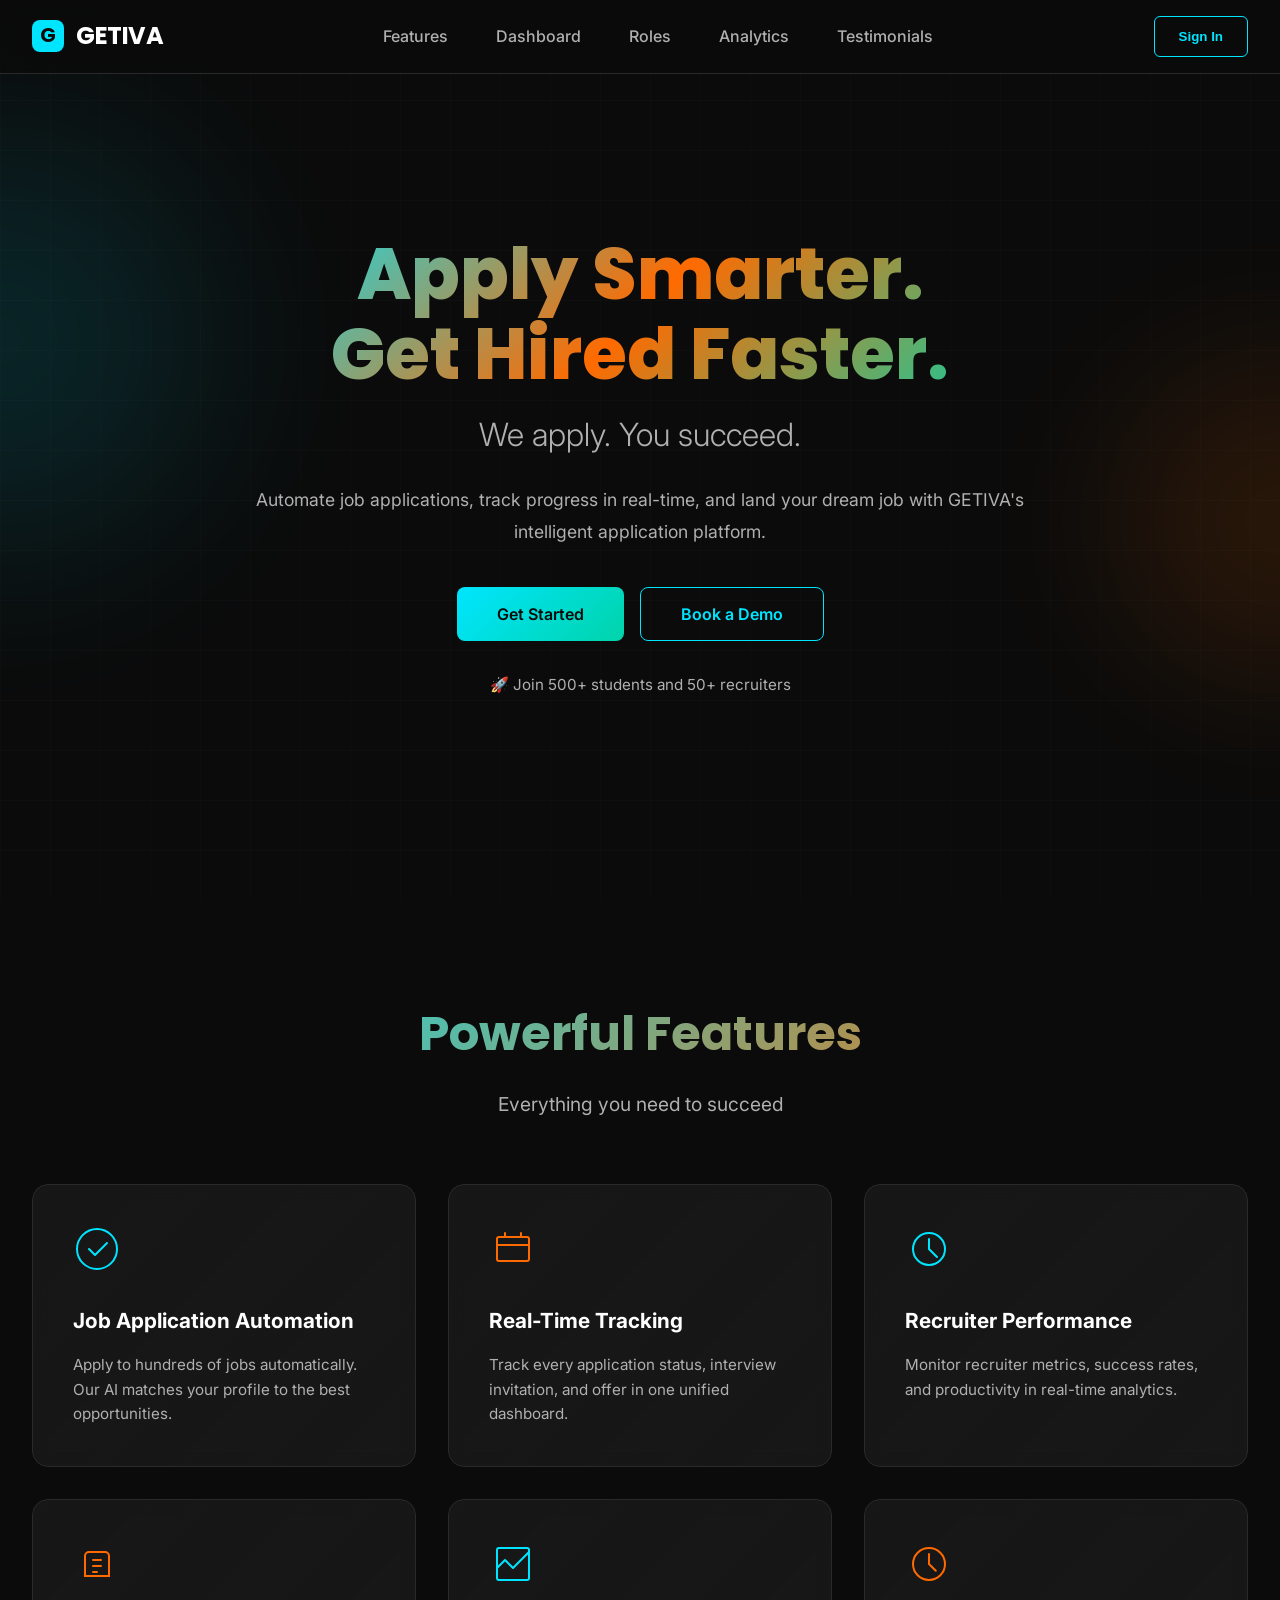
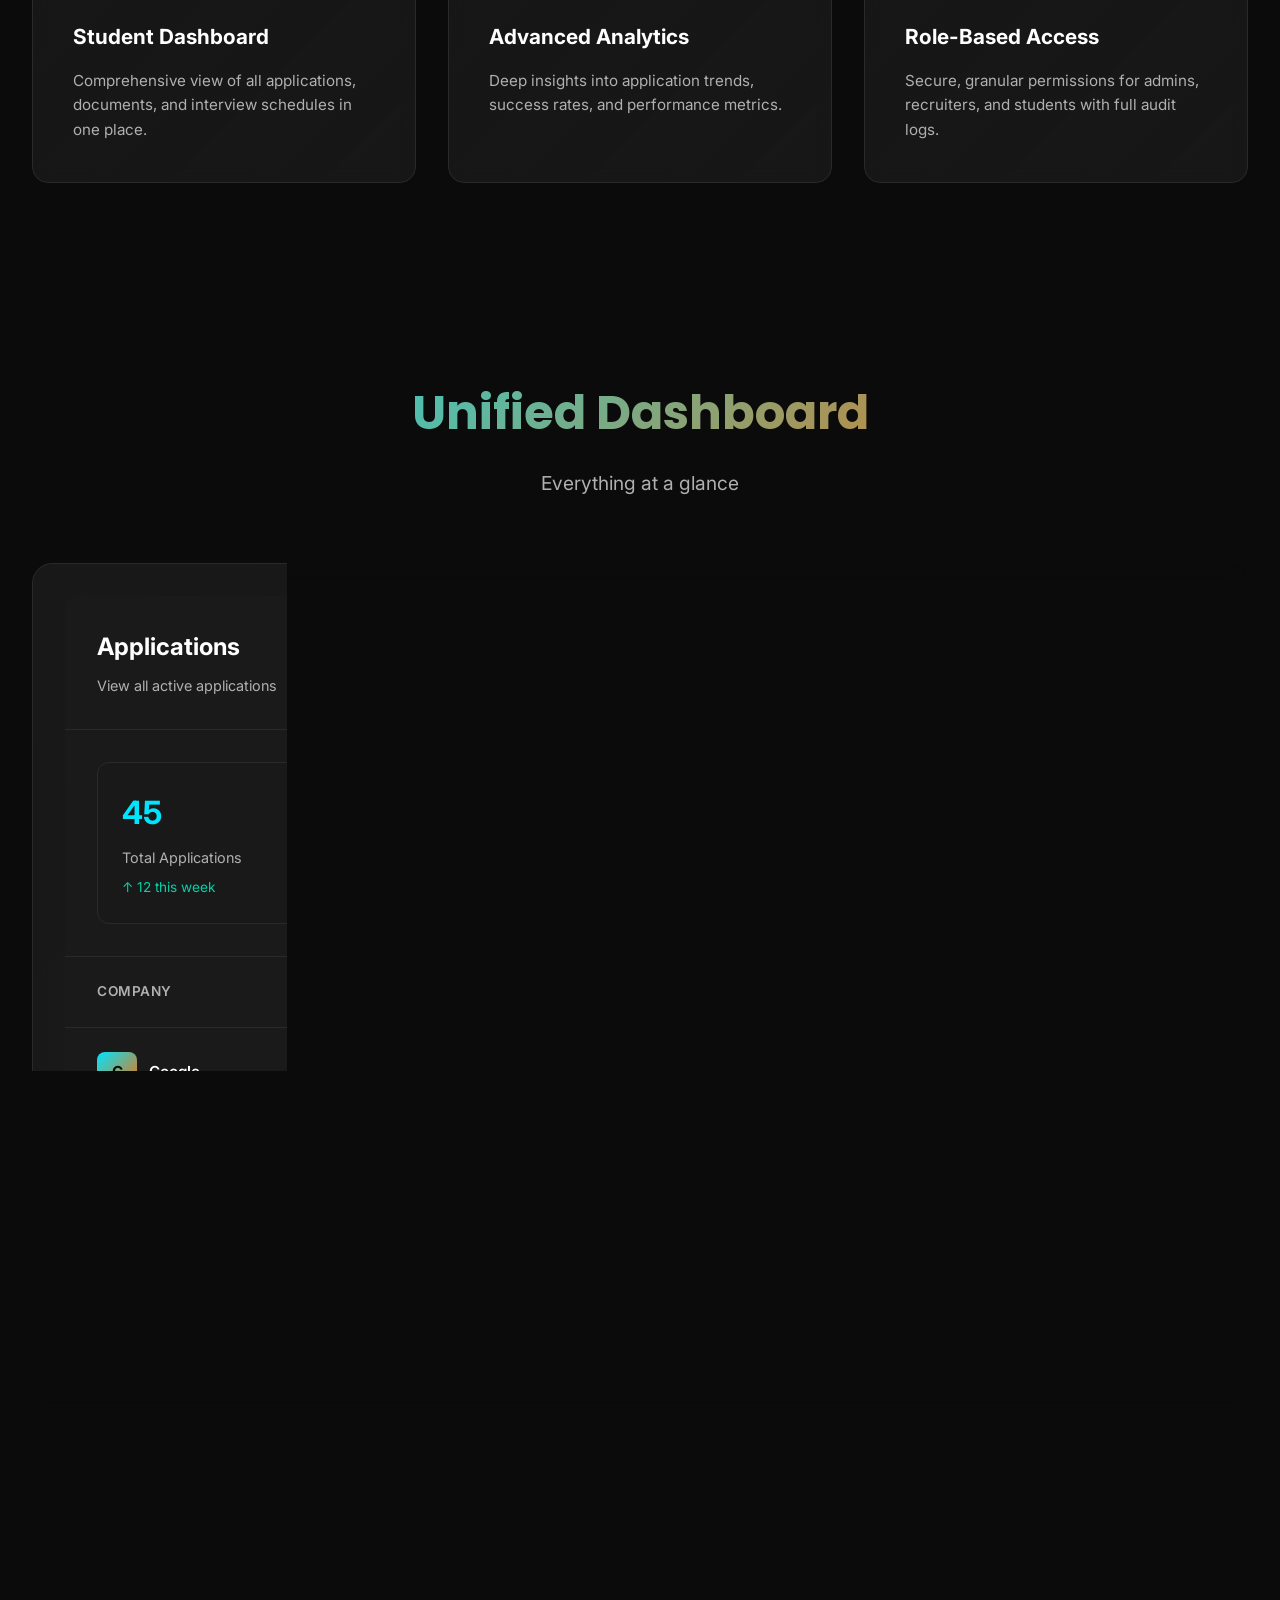
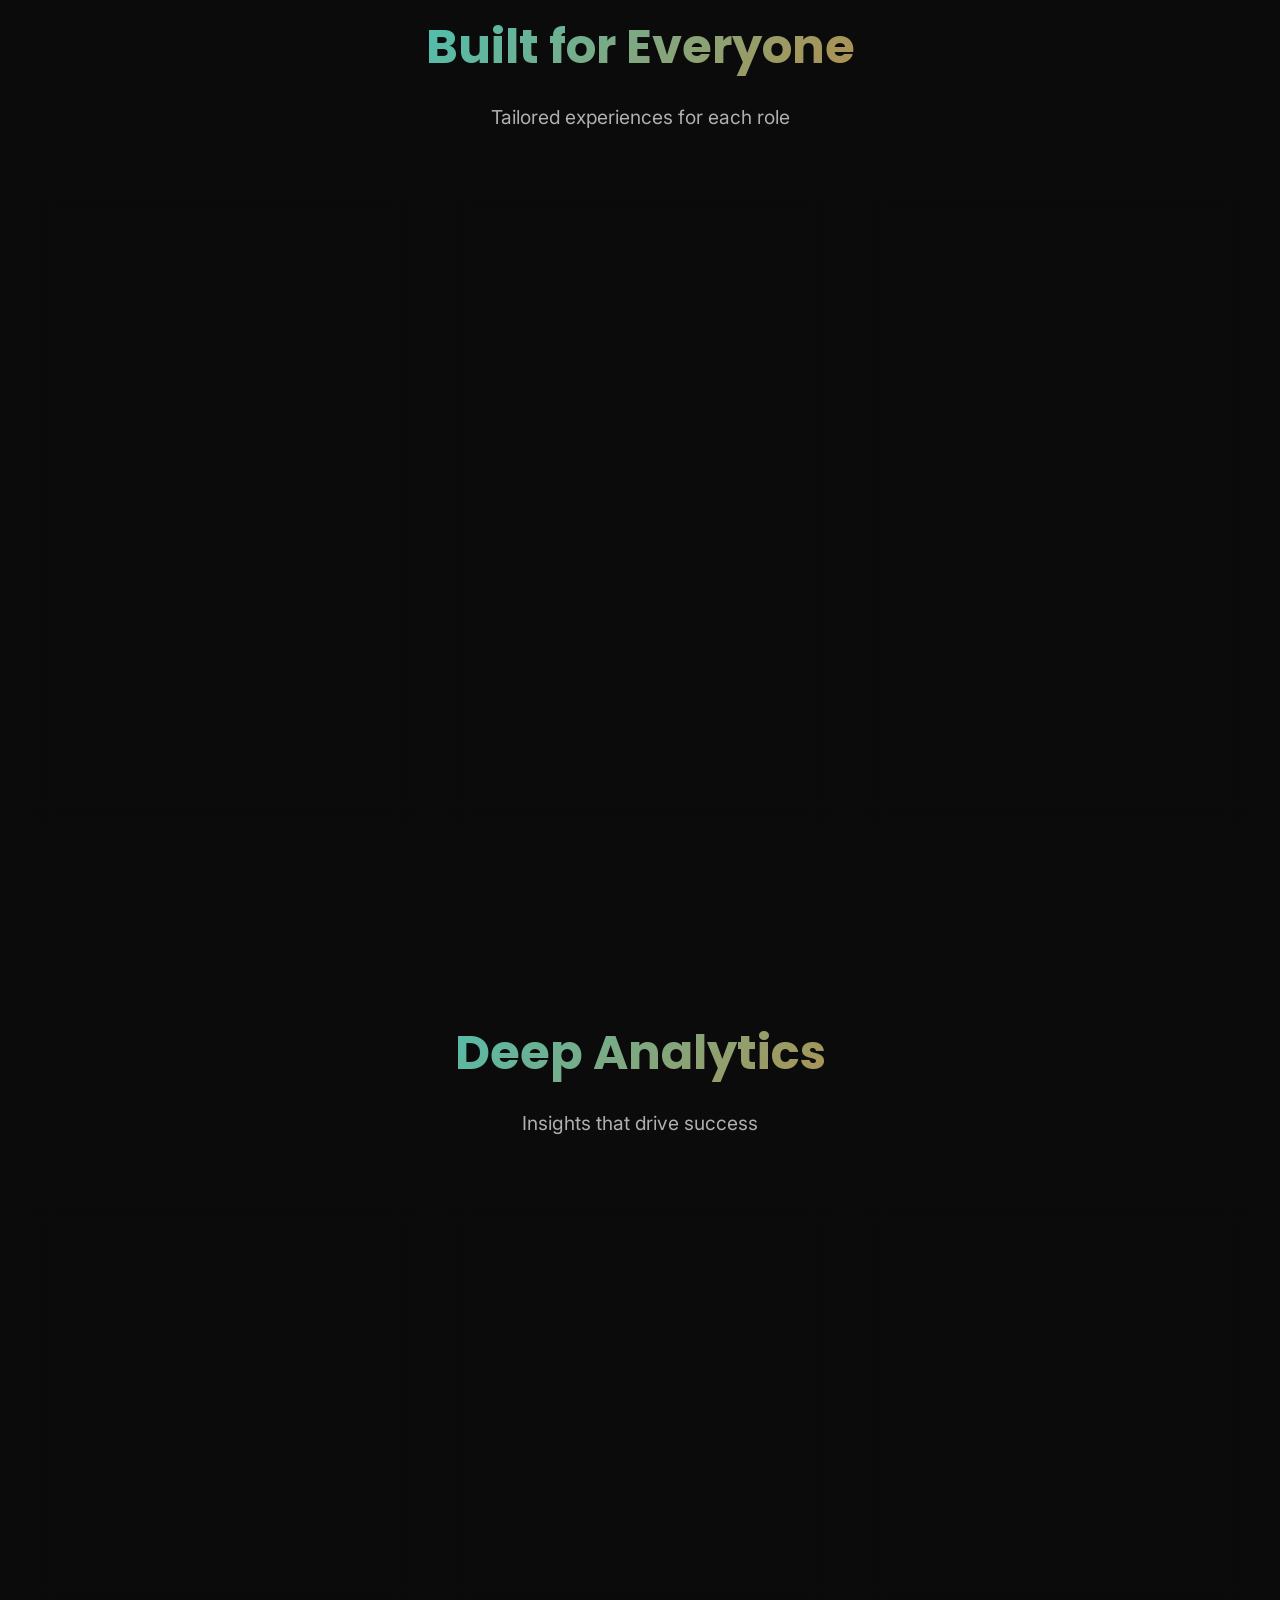
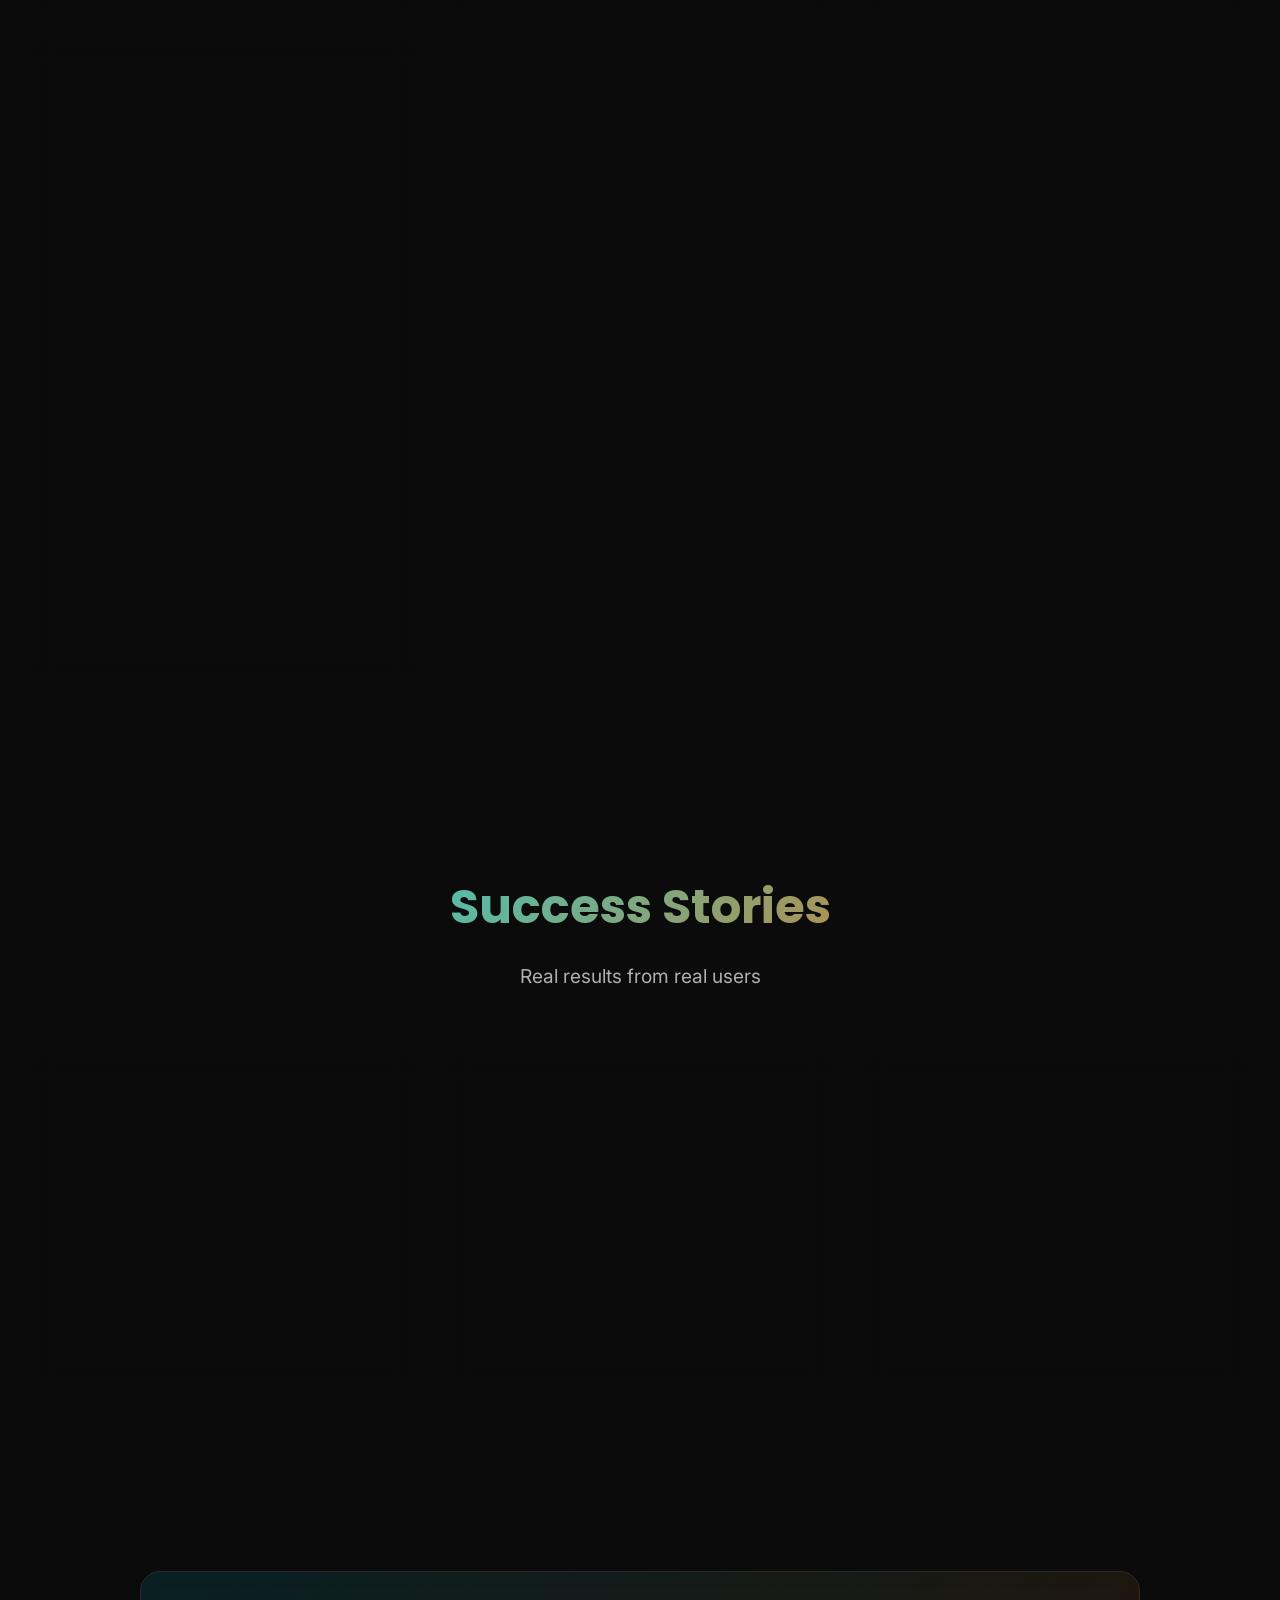
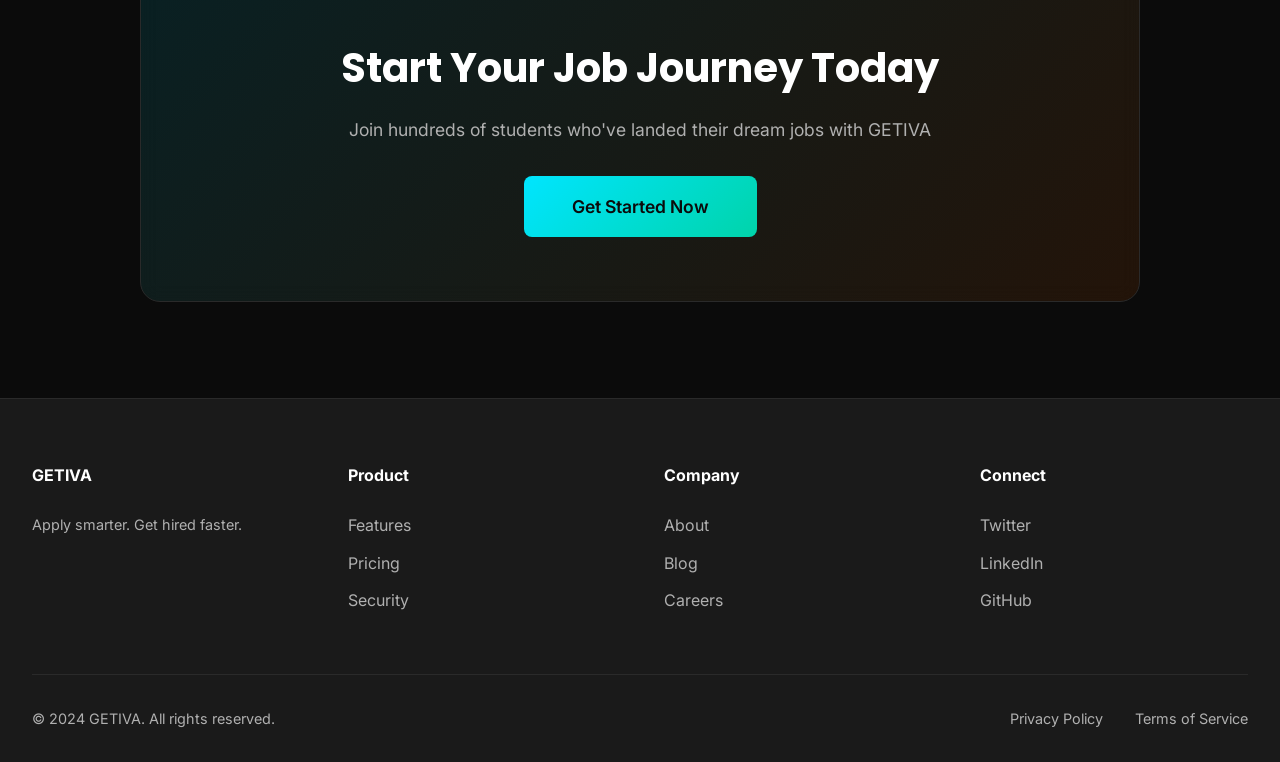
==== index.html @ 49fcf934 "Design modern SaaS landing page for GETIVA platform - Created professional landing page with ultra-m" ====
<!DOCTYPE html>
<html lang="en">
<head>
    <meta charset="UTF-8">
    <meta name="viewport" content="width=device-width, initial-scale=1.0">
    <title>GETIVA - Apply Smarter. Get Hired Faster.</title>
    <link rel="stylesheet" href="styles.css">
    <link href="https://fonts.googleapis.com/css2?family=Inter:wght@300;400;500;600;700&family=Poppins:wght@600;700;800&display=swap" rel="stylesheet">
</head>
<body>
    <!-- Navigation -->
    <nav class="navbar">
        <div class="nav-container">
            <div class="logo">
                <svg width="32" height="32" viewBox="0 0 32 32" fill="none">
                    <rect width="32" height="32" rx="8" fill="#00E5FF"/>
                    <text x="16" y="22" font-size="20" font-weight="bold" text-anchor="middle" fill="#0B0B0B">G</text>
                </svg>
                <span>GETIVA</span>
            </div>
            <ul class="nav-links">
                <li><a href="#features">Features</a></li>
                <li><a href="#dashboard">Dashboard</a></li>
                <li><a href="#roles">Roles</a></li>
                <li><a href="#analytics">Analytics</a></li>
                <li><a href="#testimonials">Testimonials</a></li>
            </ul>
            <button class="nav-cta">Sign In</button>
        </div>
    </nav>

    <!-- Hero Section -->
    <section class="hero">
        <div class="hero-background">
            <div class="grid-background"></div>
            <div class="gradient-blur blur-1"></div>
            <div class="gradient-blur blur-2"></div>
        </div>
        <div class="hero-content">
            <h1 class="hero-title">Apply Smarter.<br>Get Hired Faster.</h1>
            <p class="hero-subtitle">We apply. You succeed.</p>
            <p class="hero-description">Automate job applications, track progress in real-time, and land your dream job with GETIVA's intelligent application platform.</p>
            <div class="hero-cta">
                <button class="btn btn-primary glow">Get Started</button>
                <button class="btn btn-secondary">Book a Demo</button>
            </div>
            <p class="hero-meta">🚀 Join 500+ students and 50+ recruiters</p>
        </div>
    </section>

    <!-- Features Section -->
    <section id="features" class="features">
        <div class="section-header">
            <h2>Powerful Features</h2>
            <p>Everything you need to succeed</p>
        </div>
        <div class="features-grid">
            <div class="feature-card">
                <div class="feature-icon">
                    <svg width="48" height="48" viewBox="0 0 48 48" fill="none">
                        <circle cx="24" cy="24" r="20" stroke="#00E5FF" stroke-width="2"/>
                        <path d="M16 24L22 30L34 18" stroke="#00E5FF" stroke-width="2" stroke-linecap="round" stroke-linejoin="round"/>
                    </svg>
                </div>
                <h3>Job Application Automation</h3>
                <p>Apply to hundreds of jobs automatically. Our AI matches your profile to the best opportunities.</p>
            </div>
            <div class="feature-card">
                <div class="feature-icon">
                    <svg width="48" height="48" viewBox="0 0 48 48" fill="none">
                        <rect x="8" y="12" width="32" height="24" rx="2" stroke="#FF6A00" stroke-width="2"/>
                        <path d="M16 12V8M32 12V8M8 20H40" stroke="#FF6A00" stroke-width="2" stroke-linecap="round"/>
                    </svg>
                </div>
                <h3>Real-Time Tracking</h3>
                <p>Track every application status, interview invitation, and offer in one unified dashboard.</p>
            </div>
            <div class="feature-card">
                <div class="feature-icon">
                    <svg width="48" height="48" viewBox="0 0 48 48" fill="none">
                        <path d="M8 24C8 15.16 15.16 8 24 8C32.84 8 40 15.16 40 24C40 32.84 32.84 40 24 40C15.16 40 8 32.84 8 24Z" stroke="#00E5FF" stroke-width="2"/>
                        <path d="M24 14V24L32 32" stroke="#00E5FF" stroke-width="2" stroke-linecap="round"/>
                    </svg>
                </div>
                <h3>Recruiter Performance</h3>
                <p>Monitor recruiter metrics, success rates, and productivity in real-time analytics.</p>
            </div>
            <div class="feature-card">
                <div class="feature-icon">
                    <svg width="48" height="48" viewBox="0 0 48 48" fill="none">
                        <path d="M12 16C12 13.79 13.79 12 16 12H32C34.21 12 36 13.79 36 16V36H12V16Z" stroke="#FF6A00" stroke-width="2"/>
                        <path d="M20 20H28M20 26H28M20 32H24" stroke="#FF6A00" stroke-width="2" stroke-linecap="round"/>
                    </svg>
                </div>
                <h3>Student Dashboard</h3>
                <p>Comprehensive view of all applications, documents, and interview schedules in one place.</p>
            </div>
            <div class="feature-card">
                <div class="feature-icon">
                    <svg width="48" height="48" viewBox="0 0 48 48" fill="none">
                        <path d="M8 28L16 20L24 28L40 12" stroke="#00E5FF" stroke-width="2" stroke-linecap="round" stroke-linejoin="round"/>
                        <rect x="8" y="8" width="32" height="32" rx="2" stroke="#00E5FF" stroke-width="2"/>
                    </svg>
                </div>
                <h3>Advanced Analytics</h3>
                <p>Deep insights into application trends, success rates, and performance metrics.</p>
            </div>
            <div class="feature-card">
                <div class="feature-icon">
                    <svg width="48" height="48" viewBox="0 0 48 48" fill="none">
                        <path d="M24 8C32.8366 8 40 15.1634 40 24C40 32.8366 32.8366 40 24 40C15.1634 40 8 32.8366 8 24C8 15.1634 15.1634 8 24 8Z" stroke="#FF6A00" stroke-width="2"/>
                        <path d="M24 14V24L30.8 30.8" stroke="#FF6A00" stroke-width="2" stroke-linecap="round"/>
                    </svg>
                </div>
                <h3>Role-Based Access</h3>
                <p>Secure, granular permissions for admins, recruiters, and students with full audit logs.</p>
            </div>
        </div>
    </section>

    <!-- Dashboard Preview Section -->
    <section id="dashboard" class="dashboard-preview">
        <div class="section-header">
            <h2>Unified Dashboard</h2>
            <p>Everything at a glance</p>
        </div>
        <div class="dashboard-container">
            <div class="dashboard-mockup">
                <!-- Header -->
                <div class="dashboard-header">
                    <div class="header-left">
                        <h3>Applications</h3>
                        <p>View all active applications</p>
                    </div>
                    <div class="header-right">
                        <input type="text" placeholder="Search..." class="search-input">
                        <button class="btn-icon">⚙️</button>
                    </div>
                </div>

                <!-- Stats Row -->
                <div class="stats-row">
                    <div class="stat-card">
                        <div class="stat-value">47</div>
                        <div class="stat-label">Total Applications</div>
                        <div class="stat-change">↑ 12 this week</div>
                    </div>
                    <div class="stat-card">
                        <div class="stat-value">8</div>
                        <div class="stat-label">Interviews</div>
                        <div class="stat-change">→ 2 pending</div>
                    </div>
                    <div class="stat-card">
                        <div class="stat-value">3</div>
                        <div class="stat-label">Offers</div>
                        <div class="stat-change">↑ 1 new</div>
                    </div>
                    <div class="stat-card">
                        <div class="stat-value">18%</div>
                        <div class="stat-label">Success Rate</div>
                        <div class="stat-change">vs 12% avg</div>
                    </div>
                </div>

                <!-- Table -->
                <div class="dashboard-table">
                    <table>
                        <thead>
                            <tr>
                                <th>Company</th>
                                <th>Position</th>
                                <th>Applied</th>
                                <th>Status</th>
                                <th>Action</th>
                            </tr>
                        </thead>
                        <tbody>
                            <tr>
                                <td class="company-cell">
                                    <span class="company-badge">G</span>
                                    Google
                                </td>
                                <td>Senior Engineer</td>
                                <td>2 days ago</td>
                                <td><span class="status-badge status-interview">Interview</span></td>
                                <td><a href="#" class="action-link">View →</a></td>
                            </tr>
                            <tr>
                                <td class="company-cell">
                                    <span class="company-badge">A">A</span>
                                    Amazon
                                </td>
                                <td>Frontend Dev</td>
                                <td>5 days ago</td>
                                <td><span class="status-badge status-applied">Applied</span></td>
                                <td><a href="#" class="action-link">View →</a></td>
                            </tr>
                            <tr>
                                <td class="company-cell">
                                    <span class="company-badge">M">M</span>
                                    Microsoft
                                </td>
                                <td>Product Manager</td>
                                <td>1 day ago</td>
                                <td><span class="status-badge status-offer">Offer</span></td>
                                <td><a href="#" class="action-link">View →</a></td>
                            </tr>
                            <tr>
                                <td class="company-cell">
                                    <span class="company-badge">M">M</span>
                                    Meta
                                </td>
                                <td>Data Engineer</td>
                                <td>3 days ago</td>
                                <td><span class="status-badge status-applied">Applied</span></td>
                                <td><a href="#" class="action-link">View →</a></td>
                            </tr>
                        </tbody>
                    </table>
                </div>
            </div>
        </div>
    </section>

    <!-- Role-Based System Section -->
    <section id="roles" class="roles">
        <div class="section-header">
            <h2>Built for Everyone</h2>
            <p>Tailored experiences for each role</p>
        </div>
        <div class="roles-grid">
            <div class="role-card role-student">
                <div class="role-icon">👨‍🎓</div>
                <h3>Students</h3>
                <p>Apply to opportunities without lifting a finger. Track all your applications in one dashboard.</p>
                <ul class="role-features">
                    <li>✓ View all applications</li>
                    <li>✓ Download resumes</li>
                    <li>✓ Track progress</li>
                    <li>✓ Interview schedule</li>
                </ul>
            </div>
            <div class="role-card role-recruiter">
                <div class="role-icon">🧑‍💼</div>
                <h3>Recruiters</h3>
                <p>Manage applications, apply on behalf of students, and track success metrics.</p>
                <ul class="role-features">
                    <li>✓ Create applications</li>
                    <li>✓ Upload resumes</li>
                    <li>✓ Manage students</li>
                    <li>✓ Performance tracking</li>
                </ul>
            </div>
            <div class="role-card role-admin">
                <div class="role-icon">⚙️</div>
                <h3>Administrators</h3>
                <p>Full system control with comprehensive reporting and financial management tools.</p>
                <ul class="role-features">
                    <li>✓ User management</li>
                    <li>✓ Payment tracking</li>
                    <li>✓ Full analytics</li>
                    <li>✓ System settings</li>
                </ul>
            </div>
        </div>
    </section>

    <!-- Analytics Section -->
    <section id="analytics" class="analytics">
        <div class="section-header">
            <h2>Deep Analytics</h2>
            <p>Insights that drive success</p>
        </div>
        <div class="analytics-grid">
            <div class="analytics-card">
                <h4>Applications Timeline</h4>
                <div class="chart-container">
                    <svg class="line-chart" viewBox="0 0 400 150" preserveAspectRatio="xMidYMid meet">
                        <!-- Grid -->
                        <line x1="40" y1="130" x2="380" y2="130" stroke="#333" stroke-width="1"/>
                        <line x1="40" y1="20" x2="40" y2="130" stroke="#333" stroke-width="1"/>

                        <!-- Line with glow -->
                        <defs>
                            <filter id="glow">
                                <feGaussianBlur stdDeviation="2" result="coloredBlur"/>
                                <feMerge>
                                    <feMergeNode in="coloredBlur"/>
                                    <feMergeNode in="SourceGraphic"/>
                                </feMerge>
                            </filter>
                        </defs>

                        <!-- Data line -->
                        <polyline points="50,110 100,90 150,70 200,85 250,50 300,35 350,45"
                                  stroke="#00E5FF" stroke-width="3" fill="none" filter="url(#glow)"/>

                        <!-- Fill area -->
                        <polygon points="50,110 100,90 150,70 200,85 250,50 300,35 350,45 350,130 50,130"
                                 fill="#00E5FF" opacity="0.1"/>

                        <!-- Points -->
                        <circle cx="50" cy="110" r="4" fill="#00E5FF"/>
                        <circle cx="100" cy="90" r="4" fill="#00E5FF"/>
                        <circle cx="150" cy="70" r="4" fill="#00E5FF"/>
                        <circle cx="200" cy="85" r="4" fill="#00E5FF"/>
                        <circle cx="250" cy="50" r="4" fill="#00E5FF"/>
                        <circle cx="300" cy="35" r="4" fill="#00E5FF"/>
                        <circle cx="350" cy="45" r="4" fill="#00E5FF"/>
                    </svg>
                </div>
                <div class="chart-legend">
                    <span>Last 30 days</span>
                    <span class="highlight">↑ 23% increase</span>
                </div>
            </div>

            <div class="analytics-card">
                <h4>Recruiter Performance</h4>
                <div class="chart-container">
                    <div class="bar-chart">
                        <div class="bar-row">
                            <div class="bar-label">Sarah</div>
                            <div class="bar-container">
                                <div class="bar" style="width: 85%; background: linear-gradient(90deg, #FF6A00, #FFB84D);"></div>
                            </div>
                            <div class="bar-value">42</div>
                        </div>
                        <div class="bar-row">
                            <div class="bar-label">James</div>
                            <div class="bar-container">
                                <div class="bar" style="width: 72%; background: linear-gradient(90deg, #FF6A00, #FFB84D);"></div>
                            </div>
                            <div class="bar-value">36</div>
                        </div>
                        <div class="bar-row">
                            <div class="bar-label">Maria</div>
                            <div class="bar-container">
                                <div class="bar" style="width: 65%; background: linear-gradient(90deg, #FF6A00, #FFB84D);"></div>
                            </div>
                            <div class="bar-value">33</div>
                        </div>
                        <div class="bar-row">
                            <div class="bar-label">David</div>
                            <div class="bar-container">
                                <div class="bar" style="width: 58%; background: linear-gradient(90deg, #FF6A00, #FFB84D);"></div>
                            </div>
                            <div class="bar-value">29</div>
                        </div>
                    </div>
                </div>
                <div class="chart-legend">
                    <span>Applications created</span>
                </div>
            </div>

            <div class="analytics-card">
                <h4>Success Rate by Industry</h4>
                <div class="chart-container">
                    <div class="pie-chart">
                        <svg viewBox="0 0 100 100" class="pie">
                            <circle cx="50" cy="50" r="40" fill="none" stroke="#00E5FF" stroke-width="15"
                                    stroke-dasharray="75.4 251.2" stroke-dashoffset="0" opacity="0.8"/>
                            <circle cx="50" cy="50" r="40" fill="none" stroke="#FF6A00" stroke-width="15"
                                    stroke-dasharray="62.8 251.2" stroke-dashoffset="-75.4" opacity="0.8"/>
                            <circle cx="50" cy="50" r="40" fill="none" stroke="#00D4AA" stroke-width="15"
                                    stroke-dasharray="37.7 251.2" stroke-dashoffset="-138.2" opacity="0.8"/>
                            <circle cx="50" cy="50" r="30" fill="#0B0B0B"/>
                            <text x="50" y="52" text-anchor="middle" font-size="16" font-weight="bold" fill="#00E5FF">24%</text>
                        </svg>
                    </div>
                </div>
                <div class="chart-legend">
                    <span class="legend-item"><span class="legend-color" style="background: #00E5FF;"></span> Tech (30%)</span>
                    <span class="legend-item"><span class="legend-color" style="background: #FF6A00;"></span> Finance (25%)</span>
                    <span class="legend-item"><span class="legend-color" style="background: #00D4AA;"></span> Other (15%)</span>
                </div>
            </div>

            <div class="analytics-card">
                <h4>Financial Overview</h4>
                <div class="financial-stats">
                    <div class="fin-stat">
                        <div class="fin-label">Total Revenue</div>
                        <div class="fin-value">$45,230</div>
                        <div class="fin-change positive">↑ 12% this month</div>
                    </div>
                    <div class="fin-stat">
                        <div class="fin-label">Total Paid</div>
                        <div class="fin-value">$28,450</div>
                        <div class="fin-change">↑ 8% this month</div>
                    </div>
                    <div class="fin-stat">
                        <div class="fin-label">Net Profit</div>
                        <div class="fin-value">$16,780</div>
                        <div class="fin-change positive">↑ 18% this month</div>
                    </div>
                </div>
            </div>
        </div>
    </section>

    <!-- Testimonials Section -->
    <section id="testimonials" class="testimonials">
        <div class="section-header">
            <h2>Success Stories</h2>
            <p>Real results from real users</p>
        </div>
        <div class="testimonials-grid">
            <div class="testimonial-card">
                <div class="stars">⭐⭐⭐⭐⭐</div>
                <p class="testimonial-text">"GETIVA completely transformed my job search. Within 2 months, I had 5 interviews and 2 offers. The automation is incredible."</p>
                <div class="testimonial-author">
                    <div class="author-avatar">AK</div>
                    <div>
                        <div class="author-name">Alex Kumar</div>
                        <div class="author-role">Software Engineer @ Google</div>
                    </div>
                </div>
            </div>
            <div class="testimonial-card">
                <div class="stars">⭐⭐⭐⭐⭐</div>
                <p class="testimonial-text">"As a recruiter, managing multiple students became effortless. The dashboard and analytics are professional-grade. Highly recommend!"</p>
                <div class="testimonial-author">
                    <div class="author-avatar">SR</div>
                    <div>
                        <div class="author-name">Sarah Roberts</div>
                        <div class="author-role">Senior Recruiter</div>
                    </div>
                </div>
            </div>
            <div class="testimonial-card">
                <div class="stars">⭐⭐⭐⭐⭐</div>
                <p class="testimonial-text">"The analytics helped us optimize our recruitment process. Our success rate improved by 40% in the first quarter."</p>
                <div class="testimonial-author">
                    <div class="author-avatar">MP</div>
                    <div>
                        <div class="author-name">Michael Park</div>
                        <div class="author-role">Consultancy Manager</div>
                    </div>
                </div>
            </div>
        </div>
    </section>

    <!-- CTA Section -->
    <section class="cta-section">
        <div class="cta-content">
            <h2>Start Your Job Journey Today</h2>
            <p>Join hundreds of students who've landed their dream jobs with GETIVA</p>
            <button class="btn btn-primary glow large">Get Started Now</button>
        </div>
    </section>

    <!-- Footer -->
    <footer class="footer">
        <div class="footer-content">
            <div class="footer-section">
                <h4>GETIVA</h4>
                <p>Apply smarter. Get hired faster.</p>
            </div>
            <div class="footer-section">
                <h4>Product</h4>
                <ul>
                    <li><a href="#features">Features</a></li>
                    <li><a href="#pricing">Pricing</a></li>
                    <li><a href="#security">Security</a></li>
                </ul>
            </div>
            <div class="footer-section">
                <h4>Company</h4>
                <ul>
                    <li><a href="#about">About</a></li>
                    <li><a href="#blog">Blog</a></li>
                    <li><a href="#careers">Careers</a></li>
                </ul>
            </div>
            <div class="footer-section">
                <h4>Connect</h4>
                <ul>
                    <li><a href="#">Twitter</a></li>
                    <li><a href="#">LinkedIn</a></li>
                    <li><a href="#">GitHub</a></li>
                </ul>
            </div>
        </div>
        <div class="footer-bottom">
            <p>&copy; 2024 GETIVA. All rights reserved.</p>
            <ul>
                <li><a href="#">Privacy Policy</a></li>
                <li><a href="#">Terms of Service</a></li>
            </ul>
        </div>
    </footer>

    <script src="script.js"></script>
</body>
</html>
---- styles.css ----
/* ============================================
   GETIVA - Modern SaaS Landing Page CSS
   Dark Theme with Neon Accents
   ============================================ */

:root {
    --primary-dark: #0B0B0B;
    --secondary-dark: #1A1A1A;
    --accent-blue: #00E5FF;
    --accent-orange: #FF6A00;
    --accent-teal: #00D4AA;
    --text-primary: #FFFFFF;
    --text-secondary: #B0B0B0;
    --border-color: #2A2A2A;
    --transition: all 0.3s cubic-bezier(0.4, 0, 0.2, 1);
}

/* ============================================
   GLOBAL STYLES
   ============================================ */

* {
    margin: 0;
    padding: 0;
    box-sizing: border-box;
}

html {
    scroll-behavior: smooth;
}

body {
    font-family: 'Inter', sans-serif;
    background: var(--primary-dark);
    color: var(--text-primary);
    overflow-x: hidden;
    line-height: 1.6;
}

/* ============================================
   NAVIGATION
   ============================================ */

.navbar {
    position: fixed;
    top: 0;
    width: 100%;
    background: rgba(11, 11, 11, 0.8);
    backdrop-filter: blur(10px);
    border-bottom: 1px solid var(--border-color);
    z-index: 1000;
    padding: 1rem 0;
}

.nav-container {
    max-width: 1400px;
    margin: 0 auto;
    padding: 0 2rem;
    display: flex;
    justify-content: space-between;
    align-items: center;
}

.logo {
    display: flex;
    align-items: center;
    gap: 0.75rem;
    font-size: 1.5rem;
    font-weight: 700;
    font-family: 'Poppins', sans-serif;
    letter-spacing: -0.5px;
}

.nav-links {
    display: flex;
    list-style: none;
    gap: 3rem;
    margin: 0 2rem;
}

.nav-links a {
    color: var(--text-secondary);
    text-decoration: none;
    font-weight: 500;
    transition: var(--transition);
    position: relative;
}

.nav-links a:hover {
    color: var(--accent-blue);
}

.nav-cta {
    background: transparent;
    border: 1px solid var(--accent-blue);
    color: var(--accent-blue);
    padding: 0.75rem 1.5rem;
    border-radius: 6px;
    cursor: pointer;
    font-weight: 600;
    transition: var(--transition);
}

.nav-cta:hover {
    background: var(--accent-blue);
    color: var(--primary-dark);
    box-shadow: 0 0 20px rgba(0, 229, 255, 0.3);
}

/* ============================================
   HERO SECTION
   ============================================ */

.hero {
    position: relative;
    min-height: 100vh;
    display: flex;
    align-items: center;
    justify-content: center;
    padding: 6rem 2rem 4rem;
    overflow: hidden;
}

.hero-background {
    position: absolute;
    inset: 0;
    z-index: -1;
}

.grid-background {
    position: absolute;
    inset: 0;
    background-image:
        linear-gradient(rgba(42, 42, 42, 0.1) 1px, transparent 1px),
        linear-gradient(90deg, rgba(42, 42, 42, 0.1) 1px, transparent 1px);
    background-size: 50px 50px;
    animation: slide 20s linear infinite;
}

@keyframes slide {
    0% {
        transform: translate(0, 0);
    }
    100% {
        transform: translate(50px, 50px);
    }
}

.gradient-blur {
    position: absolute;
    border-radius: 50%;
    opacity: 0.3;
}

.blur-1 {
    width: 500px;
    height: 500px;
    background: radial-gradient(circle, rgba(0, 229, 255, 0.5), transparent);
    top: 10%;
    left: -250px;
    filter: blur(80px);
    animation: float 15s ease-in-out infinite;
}

.blur-2 {
    width: 400px;
    height: 400px;
    background: radial-gradient(circle, rgba(255, 106, 0, 0.5), transparent);
    bottom: 20%;
    right: -200px;
    filter: blur(60px);
    animation: float-reverse 20s ease-in-out infinite;
}

@keyframes float {
    0%, 100% { transform: translate(0, 0); }
    50% { transform: translate(100px, -100px); }
}

@keyframes float-reverse {
    0%, 100% { transform: translate(0, 0); }
    50% { transform: translate(-100px, 100px); }
}

.hero-content {
    position: relative;
    z-index: 1;
    text-align: center;
    max-width: 800px;
}

.hero-title {
    font-family: 'Poppins', sans-serif;
    font-size: 4.5rem;
    font-weight: 800;
    line-height: 1.1;
    margin-bottom: 1rem;
    background: linear-gradient(135deg, var(--accent-blue), var(--accent-orange), var(--accent-teal));
    -webkit-background-clip: text;
    background-clip: text;
    -webkit-text-fill-color: transparent;
    animation: fadeInUp 0.8s ease;
}

@keyframes fadeInUp {
    from {
        opacity: 0;
        transform: translateY(40px);
    }
    to {
        opacity: 1;
        transform: translateY(0);
    }
}

.hero-subtitle {
    font-size: 2rem;
    font-weight: 300;
    color: var(--text-secondary);
    margin-bottom: 1.5rem;
    animation: fadeInUp 0.8s ease 0.1s backwards;
}

.hero-description {
    font-size: 1.1rem;
    color: var(--text-secondary);
    margin-bottom: 2.5rem;
    line-height: 1.8;
    animation: fadeInUp 0.8s ease 0.2s backwards;
}

.hero-cta {
    display: flex;
    gap: 1rem;
    justify-content: center;
    margin-bottom: 2rem;
    animation: fadeInUp 0.8s ease 0.3s backwards;
    flex-wrap: wrap;
}

.hero-meta {
    color: var(--text-secondary);
    font-size: 0.95rem;
    animation: fadeInUp 0.8s ease 0.4s backwards;
}

/* ============================================
   BUTTONS
   ============================================ */

.btn {
    padding: 1rem 2.5rem;
    border: none;
    border-radius: 8px;
    font-weight: 600;
    font-size: 1rem;
    cursor: pointer;
    transition: var(--transition);
    font-family: 'Inter', sans-serif;
}

.btn-primary {
    background: linear-gradient(135deg, var(--accent-blue), var(--accent-teal));
    color: var(--primary-dark);
}

.btn-primary:hover {
    transform: translateY(-2px);
    box-shadow: 0 20px 40px rgba(0, 229, 255, 0.3);
}

.btn-secondary {
    background: transparent;
    border: 1.5px solid var(--accent-blue);
    color: var(--accent-blue);
}

.btn-secondary:hover {
    background: rgba(0, 229, 255, 0.1);
    box-shadow: 0 0 20px rgba(0, 229, 255, 0.2);
}

.btn.glow {
    position: relative;
    overflow: hidden;
}

.btn.glow::before {
    content: '';
    position: absolute;
    top: 0;
    left: -100%;
    width: 100%;
    height: 100%;
    background: linear-gradient(90deg, transparent, rgba(255, 255, 255, 0.3), transparent);
    transition: left 0.5s;
}

.btn.glow:hover::before {
    left: 100%;
}

.btn.large {
    padding: 1.25rem 3rem;
    font-size: 1.1rem;
}

.btn-icon {
    background: transparent;
    border: none;
    font-size: 1.5rem;
    cursor: pointer;
    transition: var(--transition);
}

.btn-icon:hover {
    transform: scale(1.1);
}

/* ============================================
   SECTION HEADERS
   ============================================ */

.section-header {
    text-align: center;
    margin-bottom: 4rem;
}

.section-header h2 {
    font-family: 'Poppins', sans-serif;
    font-size: 3rem;
    font-weight: 700;
    margin-bottom: 1rem;
    background: linear-gradient(135deg, var(--accent-blue), var(--accent-orange));
    -webkit-background-clip: text;
    background-clip: text;
    -webkit-text-fill-color: transparent;
}

.section-header p {
    font-size: 1.2rem;
    color: var(--text-secondary);
}

/* ============================================
   FEATURES SECTION
   ============================================ */

.features {
    max-width: 1400px;
    margin: 0 auto;
    padding: 6rem 2rem;
}

.features-grid {
    display: grid;
    grid-template-columns: repeat(auto-fit, minmax(320px, 1fr));
    gap: 2rem;
}

.feature-card {
    background: linear-gradient(135deg, rgba(26, 26, 26, 0.8), rgba(42, 42, 42, 0.4));
    backdrop-filter: blur(10px);
    border: 1px solid var(--border-color);
    border-radius: 16px;
    padding: 2.5rem;
    transition: var(--transition);
    position: relative;
    overflow: hidden;
    cursor: pointer;
}

.feature-card::before {
    content: '';
    position: absolute;
    inset: 0;
    background: linear-gradient(135deg, rgba(0, 229, 255, 0.1), rgba(255, 106, 0, 0.1));
    opacity: 0;
    transition: var(--transition);
}

.feature-card:hover::before {
    opacity: 1;
}

.feature-card:hover {
    border-color: var(--accent-blue);
    transform: translateY(-8px);
}

.feature-icon {
    margin-bottom: 1.5rem;
}

.feature-card h3 {
    font-size: 1.3rem;
    font-weight: 700;
    margin-bottom: 1rem;
    position: relative;
    z-index: 1;
}

.feature-card p {
    color: var(--text-secondary);
    font-size: 0.95rem;
    line-height: 1.6;
    position: relative;
    z-index: 1;
}

/* ============================================
   DASHBOARD PREVIEW
   ============================================ */

.dashboard-preview {
    max-width: 1400px;
    margin: 0 auto;
    padding: 6rem 2rem;
    position: relative;
}

.dashboard-container {
    background: linear-gradient(135deg, rgba(26, 26, 26, 0.9), rgba(42, 42, 42, 0.5));
    backdrop-filter: blur(10px);
    border: 1px solid var(--border-color);
    border-radius: 20px;
    padding: 2rem;
    overflow: hidden;
    animation: fadeInUp 0.8s ease;
}

.dashboard-mockup {
    background: var(--secondary-dark);
    border-radius: 12px;
    overflow: hidden;
}

.dashboard-header {
    display: flex;
    justify-content: space-between;
    align-items: center;
    padding: 2rem;
    border-bottom: 1px solid var(--border-color);
}

.header-left h3 {
    font-size: 1.5rem;
    margin-bottom: 0.5rem;
}

.header-left p {
    color: var(--text-secondary);
    font-size: 0.9rem;
}

.header-right {
    display: flex;
    gap: 1rem;
    align-items: center;
}

.search-input {
    background: var(--primary-dark);
    border: 1px solid var(--border-color);
    color: var(--text-primary);
    padding: 0.75rem 1rem;
    border-radius: 8px;
    font-family: 'Inter', sans-serif;
    transition: var(--transition);
}

.search-input:focus {
    outline: none;
    border-color: var(--accent-blue);
    box-shadow: 0 0 10px rgba(0, 229, 255, 0.2);
}

.stats-row {
    display: grid;
    grid-template-columns: repeat(auto-fit, minmax(200px, 1fr));
    gap: 1.5rem;
    padding: 2rem;
    border-bottom: 1px solid var(--border-color);
}

.stat-card {
    background: rgba(26, 26, 26, 0.6);
    border: 1px solid var(--border-color);
    border-radius: 12px;
    padding: 1.5rem;
    transition: var(--transition);
}

.stat-card:hover {
    border-color: var(--accent-blue);
    background: rgba(0, 229, 255, 0.05);
}

.stat-value {
    font-size: 2rem;
    font-weight: 700;
    color: var(--accent-blue);
    margin-bottom: 0.5rem;
}

.stat-label {
    font-size: 0.9rem;
    color: var(--text-secondary);
    margin-bottom: 0.5rem;
}

.stat-change {
    font-size: 0.85rem;
    color: var(--accent-teal);
}

.dashboard-table {
    overflow-x: auto;
}

table {
    width: 100%;
    border-collapse: collapse;
    font-size: 0.95rem;
}

thead {
    background: rgba(26, 26, 26, 0.5);
    border-bottom: 1px solid var(--border-color);
}

th {
    padding: 1.5rem 2rem;
    text-align: left;
    font-weight: 600;
    color: var(--text-secondary);
    text-transform: uppercase;
    font-size: 0.85rem;
    letter-spacing: 0.5px;
}

td {
    padding: 1.5rem 2rem;
    border-bottom: 1px solid var(--border-color);
    color: var(--text-primary);
}

tbody tr:hover {
    background: rgba(0, 229, 255, 0.05);
}

.company-cell {
    display: flex;
    align-items: center;
    gap: 0.75rem;
    font-weight: 600;
}

.company-badge {
    width: 40px;
    height: 40px;
    border-radius: 8px;
    display: flex;
    align-items: center;
    justify-content: center;
    font-weight: 700;
    color: var(--primary-dark);
    background: linear-gradient(135deg, var(--accent-blue), var(--accent-orange));
}

.status-badge {
    display: inline-block;
    padding: 0.5rem 1rem;
    border-radius: 6px;
    font-size: 0.85rem;
    font-weight: 600;
}

.status-applied {
    background: rgba(0, 229, 255, 0.15);
    color: var(--accent-blue);
}

.status-interview {
    background: rgba(255, 106, 0, 0.15);
    color: var(--accent-orange);
}

.status-offer {
    background: rgba(0, 212, 170, 0.15);
    color: var(--accent-teal);
}

.action-link {
    color: var(--accent-blue);
    text-decoration: none;
    font-weight: 600;
    transition: var(--transition);
}

.action-link:hover {
    color: var(--accent-orange);
}

/* ============================================
   ROLES SECTION
   ============================================ */

.roles {
    max-width: 1400px;
    margin: 0 auto;
    padding: 6rem 2rem;
}

.roles-grid {
    display: grid;
    grid-template-columns: repeat(auto-fit, minmax(320px, 1fr));
    gap: 2rem;
}

.role-card {
    background: linear-gradient(135deg, rgba(26, 26, 26, 0.8), rgba(42, 42, 42, 0.4));
    backdrop-filter: blur(10px);
    border: 2px solid var(--border-color);
    border-radius: 16px;
    padding: 3rem 2rem;
    text-align: center;
    transition: var(--transition);
    cursor: pointer;
    position: relative;
    overflow: hidden;
}

.role-card::before {
    content: '';
    position: absolute;
    top: 0;
    left: 0;
    right: 0;
    height: 4px;
    background: linear-gradient(90deg, transparent, var(--accent-blue), transparent);
    transform: scaleX(0);
    transform-origin: center;
    transition: var(--transition);
}

.role-card:hover::before {
    transform: scaleX(1);
}

.role-card:hover {
    border-color: var(--accent-blue);
    transform: translateY(-12px);
}

.role-icon {
    font-size: 3.5rem;
    margin-bottom: 1.5rem;
}

.role-card h3 {
    font-size: 1.5rem;
    font-weight: 700;
    margin-bottom: 1rem;
}

.role-card p {
    color: var(--text-secondary);
    margin-bottom: 2rem;
    line-height: 1.6;
}

.role-features {
    list-style: none;
    text-align: left;
    background: rgba(0, 229, 255, 0.05);
    padding: 1.5rem;
    border-radius: 8px;
}

.role-features li {
    padding: 0.75rem 0;
    color: var(--text-secondary);
    border-bottom: 1px solid var(--border-color);
}

.role-features li:last-child {
    border-bottom: none;
}

.role-student:hover { border-color: var(--accent-blue); }
.role-recruiter:hover { border-color: var(--accent-orange); }
.role-admin:hover { border-color: var(--accent-teal); }

/* ============================================
   ANALYTICS SECTION
   ============================================ */

.analytics {
    max-width: 1400px;
    margin: 0 auto;
    padding: 6rem 2rem;
}

.analytics-grid {
    display: grid;
    grid-template-columns: repeat(auto-fit, minmax(350px, 1fr));
    gap: 2rem;
}

.analytics-card {
    background: linear-gradient(135deg, rgba(26, 26, 26, 0.8), rgba(42, 42, 42, 0.4));
    backdrop-filter: blur(10px);
    border: 1px solid var(--border-color);
    border-radius: 16px;
    padding: 2rem;
    transition: var(--transition);
}

.analytics-card:hover {
    border-color: var(--accent-blue);
}

.analytics-card h4 {
    font-size: 1.2rem;
    font-weight: 700;
    margin-bottom: 1.5rem;
}

.chart-container {
    margin: 1.5rem 0;
    min-height: 200px;
    display: flex;
    align-items: center;
    justify-content: center;
}

.line-chart {
    width: 100%;
    max-width: 100%;
}

.bar-chart {
    width: 100%;
}

.bar-row {
    display: grid;
    grid-template-columns: 60px 1fr 50px;
    gap: 1rem;
    align-items: center;
    margin-bottom: 1.5rem;
}

.bar-label {
    font-size: 0.9rem;
    font-weight: 600;
}

.bar-container {
    background: rgba(0, 0, 0, 0.3);
    border-radius: 4px;
    height: 30px;
    overflow: hidden;
}

.bar {
    height: 100%;
    border-radius: 4px;
    transition: var(--transition);
}

.bar-row:hover .bar {
    filter: brightness(1.2);
}

.bar-value {
    text-align: right;
    font-weight: 600;
    color: var(--accent-orange);
}

.pie-chart {
    display: flex;
    justify-content: center;
    margin: 1rem 0;
}

.pie-chart svg {
    width: 120px;
    height: 120px;
}

.pie circle {
    transition: var(--transition);
}

.chart-legend {
    display: flex;
    gap: 1rem;
    justify-content: center;
    flex-wrap: wrap;
    margin-top: 1.5rem;
    font-size: 0.9rem;
    color: var(--text-secondary);
}

.legend-item {
    display: flex;
    align-items: center;
    gap: 0.5rem;
}

.legend-color {
    width: 12px;
    height: 12px;
    border-radius: 2px;
}

.highlight {
    color: var(--accent-blue);
    font-weight: 600;
}

.financial-stats {
    display: grid;
    grid-template-columns: repeat(auto-fit, minmax(150px, 1fr));
    gap: 1.5rem;
}

.fin-stat {
    background: rgba(0, 229, 255, 0.05);
    border: 1px solid var(--border-color);
    padding: 1.5rem;
    border-radius: 8px;
    text-align: center;
}

.fin-label {
    font-size: 0.85rem;
    color: var(--text-secondary);
    text-transform: uppercase;
    margin-bottom: 0.5rem;
}

.fin-value {
    font-size: 1.8rem;
    font-weight: 700;
    color: var(--accent-blue);
    margin-bottom: 0.5rem;
}

.fin-change {
    font-size: 0.85rem;
    color: var(--text-secondary);
}

.fin-change.positive {
    color: var(--accent-teal);
}

/* ============================================
   TESTIMONIALS SECTION
   ============================================ */

.testimonials {
    max-width: 1400px;
    margin: 0 auto;
    padding: 6rem 2rem;
}

.testimonials-grid {
    display: grid;
    grid-template-columns: repeat(auto-fit, minmax(320px, 1fr));
    gap: 2rem;
}

.testimonial-card {
    background: linear-gradient(135deg, rgba(26, 26, 26, 0.8), rgba(42, 42, 42, 0.4));
    backdrop-filter: blur(10px);
    border: 1px solid var(--border-color);
    border-radius: 16px;
    padding: 2.5rem;
    transition: var(--transition);
}

.testimonial-card:hover {
    border-color: var(--accent-blue);
    transform: translateY(-8px);
}

.stars {
    font-size: 1rem;
    margin-bottom: 1.5rem;
    letter-spacing: 4px;
}

.testimonial-text {
    color: var(--text-secondary);
    font-size: 0.95rem;
    line-height: 1.8;
    margin-bottom: 2rem;
    font-style: italic;
}

.testimonial-author {
    display: flex;
    gap: 1rem;
    align-items: center;
}

.author-avatar {
    width: 50px;
    height: 50px;
    border-radius: 8px;
    background: linear-gradient(135deg, var(--accent-blue), var(--accent-orange));
    display: flex;
    align-items: center;
    justify-content: center;
    font-weight: 700;
    color: var(--primary-dark);
    font-size: 0.9rem;
}

.author-name {
    font-weight: 600;
    font-size: 0.95rem;
}

.author-role {
    font-size: 0.85rem;
    color: var(--text-secondary);
}

/* ============================================
   CTA SECTION
   ============================================ */

.cta-section {
    max-width: 1000px;
    margin: 6rem auto;
    padding: 4rem 2rem;
    background: linear-gradient(135deg, rgba(0, 229, 255, 0.1), rgba(255, 106, 0, 0.1));
    backdrop-filter: blur(10px);
    border: 1px solid var(--border-color);
    border-radius: 20px;
    text-align: center;
}

.cta-content h2 {
    font-family: 'Poppins', sans-serif;
    font-size: 2.5rem;
    font-weight: 700;
    margin-bottom: 1rem;
}

.cta-content p {
    color: var(--text-secondary);
    font-size: 1.1rem;
    margin-bottom: 2rem;
}

/* ============================================
   FOOTER
   ============================================ */

footer {
    background: var(--secondary-dark);
    border-top: 1px solid var(--border-color);
    padding: 4rem 2rem 2rem;
    margin-top: 6rem;
}

.footer-content {
    max-width: 1400px;
    margin: 0 auto;
    display: grid;
    grid-template-columns: repeat(auto-fit, minmax(220px, 1fr));
    gap: 3rem;
    margin-bottom: 3rem;
}

.footer-section h4 {
    font-size: 1rem;
    font-weight: 700;
    margin-bottom: 1.5rem;
}

.footer-section p {
    color: var(--text-secondary);
    font-size: 0.9rem;
}

.footer-section ul {
    list-style: none;
}

.footer-section ul li {
    margin-bottom: 0.75rem;
}

.footer-section ul a {
    color: var(--text-secondary);
    text-decoration: none;
    transition: var(--transition);
}

.footer-section ul a:hover {
    color: var(--accent-blue);
}

.footer-bottom {
    max-width: 1400px;
    margin: 0 auto;
    padding-top: 2rem;
    border-top: 1px solid var(--border-color);
    display: flex;
    justify-content: space-between;
    align-items: center;
    color: var(--text-secondary);
    font-size: 0.9rem;
    flex-wrap: wrap;
    gap: 1rem;
}

.footer-bottom ul {
    display: flex;
    list-style: none;
    gap: 2rem;
}

.footer-bottom a {
    color: var(--text-secondary);
    text-decoration: none;
    transition: var(--transition);
}

.footer-bottom a:hover {
    color: var(--accent-blue);
}

/* ============================================
   RESPONSIVE DESIGN
   ============================================ */

@media (max-width: 1200px) {
    .features-grid,
    .testimonials-grid,
    .roles-grid,
    .analytics-grid {
        grid-template-columns: repeat(auto-fit, minmax(280px, 1fr));
    }
}

@media (max-width: 768px) {
    .nav-links {
        display: none;
    }

    .hero-title {
        font-size: 2.5rem;
    }

    .hero-subtitle {
        font-size: 1.3rem;
    }

    .hero-cta {
        flex-direction: column;
        align-items: center;
    }

    .section-header h2 {
        font-size: 2rem;
    }

    .features-grid,
    .testimonials-grid,
    .roles-grid,
    .analytics-grid {
        grid-template-columns: 1fr;
    }

    .stats-row {
        grid-template-columns: repeat(2, 1fr);
    }

    .dashboard-header {
        flex-direction: column;
        gap: 1rem;
        align-items: flex-start;
    }

    .header-right {
        width: 100%;
    }

    .search-input {
        flex: 1;
    }

    .bar-row {
        grid-template-columns: 50px 1fr 40px;
    }

    .footer-content {
        grid-template-columns: repeat(2, 1fr);
    }

    .footer-bottom {
        flex-direction: column;
        text-align: center;
    }

    table {
        font-size: 0.85rem;
    }

    th, td {
        padding: 1rem;
    }

    .btn {
        width: 100%;
        padding: 0.9rem 1.5rem;
    }
}

@media (max-width: 480px) {
    .hero-title {
        font-size: 1.8rem;
    }

    .hero-subtitle {
        font-size: 1rem;
    }

    .hero-description {
        font-size: 0.95rem;
    }

    .section-header h2 {
        font-size: 1.5rem;
    }

    .feature-card,
    .testimonial-card,
    .role-card {
        padding: 1.5rem;
    }

    .stats-row {
        grid-template-columns: 1fr;
    }

    .bar-row {
        grid-template-columns: 40px 1fr 35px;
        font-size: 0.85rem;
    }

    .dashboard-header {
        padding: 1rem;
    }

    table {
        font-size: 0.75rem;
    }

    th, td {
        padding: 0.75rem;
    }

    .cta-section {
        padding: 2rem 1rem;
    }

    .cta-content h2 {
        font-size: 1.5rem;
    }
}

/* ============================================
   ACCESSIBILITY
   ============================================ */

@media (prefers-reduced-motion: reduce) {
    * {
        animation-duration: 0.01ms !important;
        animation-iteration-count: 1 !important;
        transition-duration: 0.01ms !important;
    }

    .grid-background {
        animation: none;
    }

    .gradient-blur {
        animation: none;
    }
}

/* ============================================
   DARK MODE (Already default)
   ============================================ */

@media (prefers-color-scheme: dark) {
    :root {
        --primary-dark: #0B0B0B;
        --secondary-dark: #1A1A1A;
    }
}
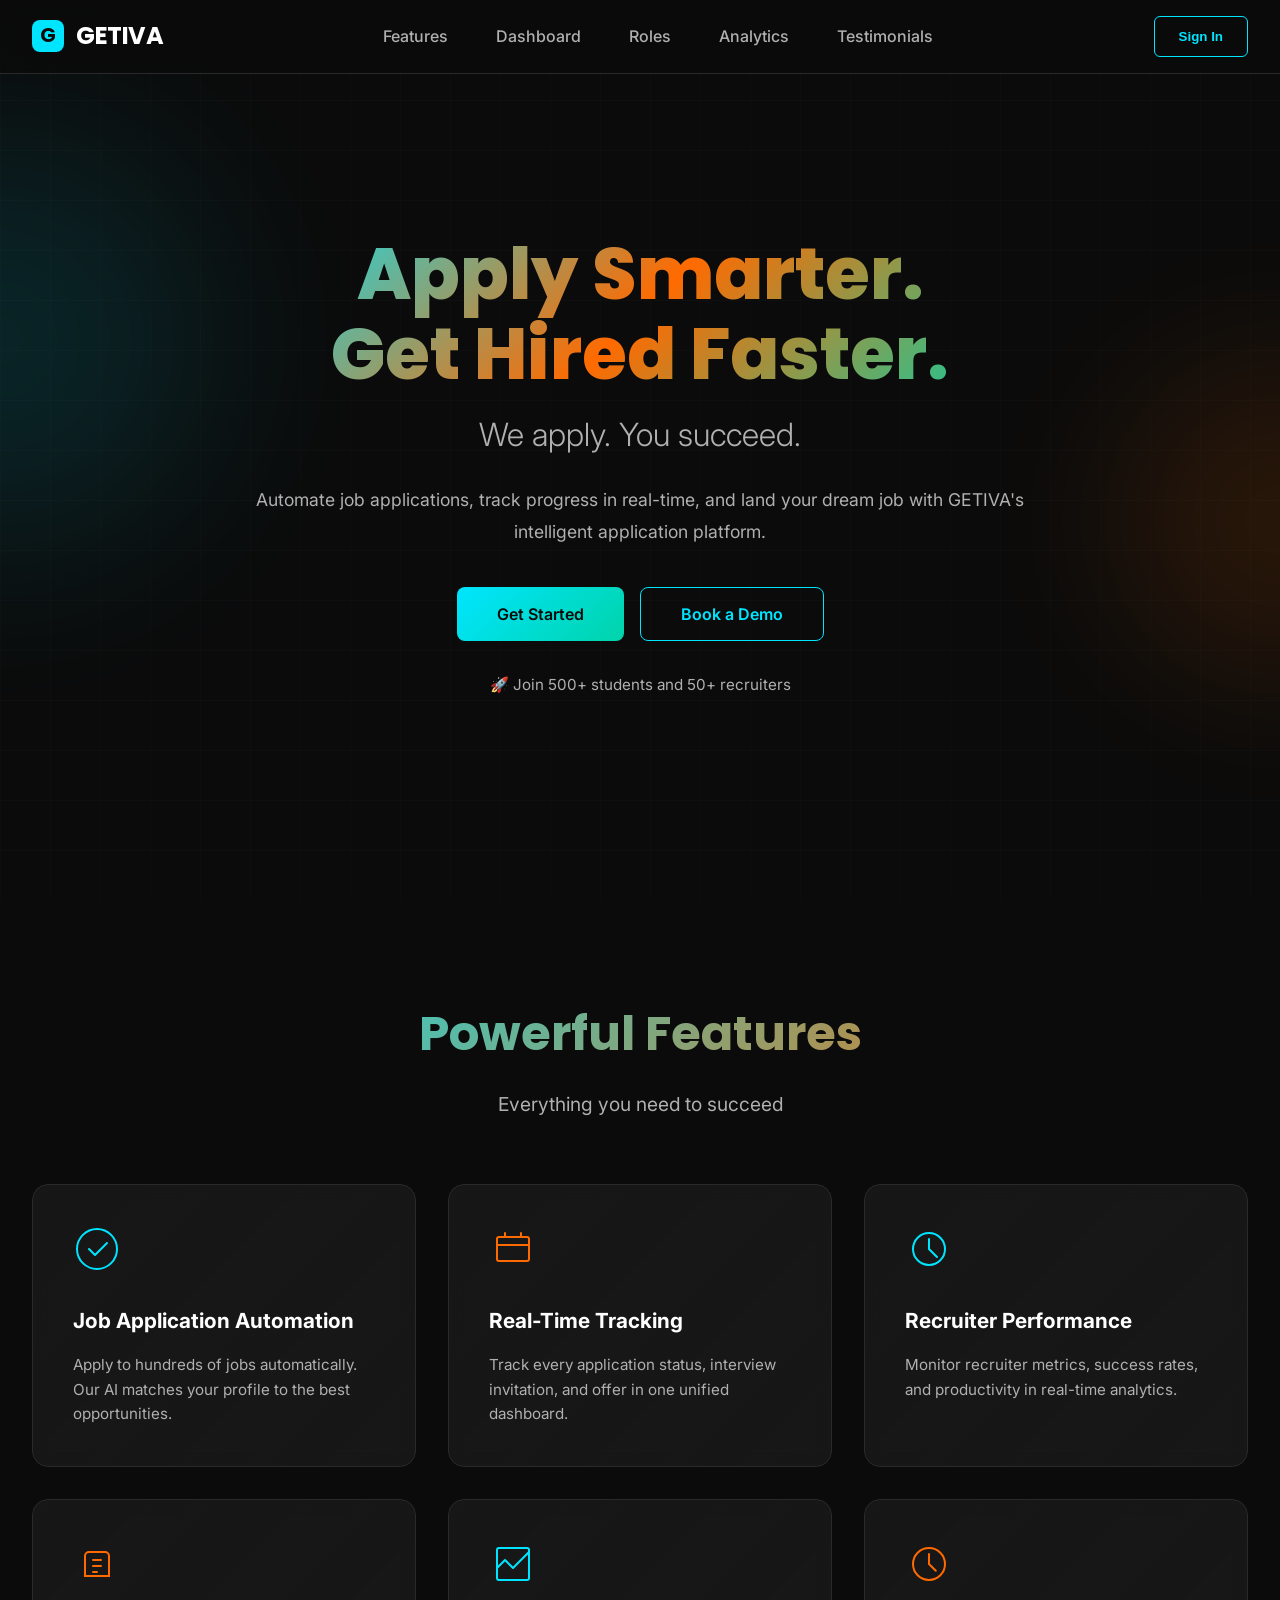
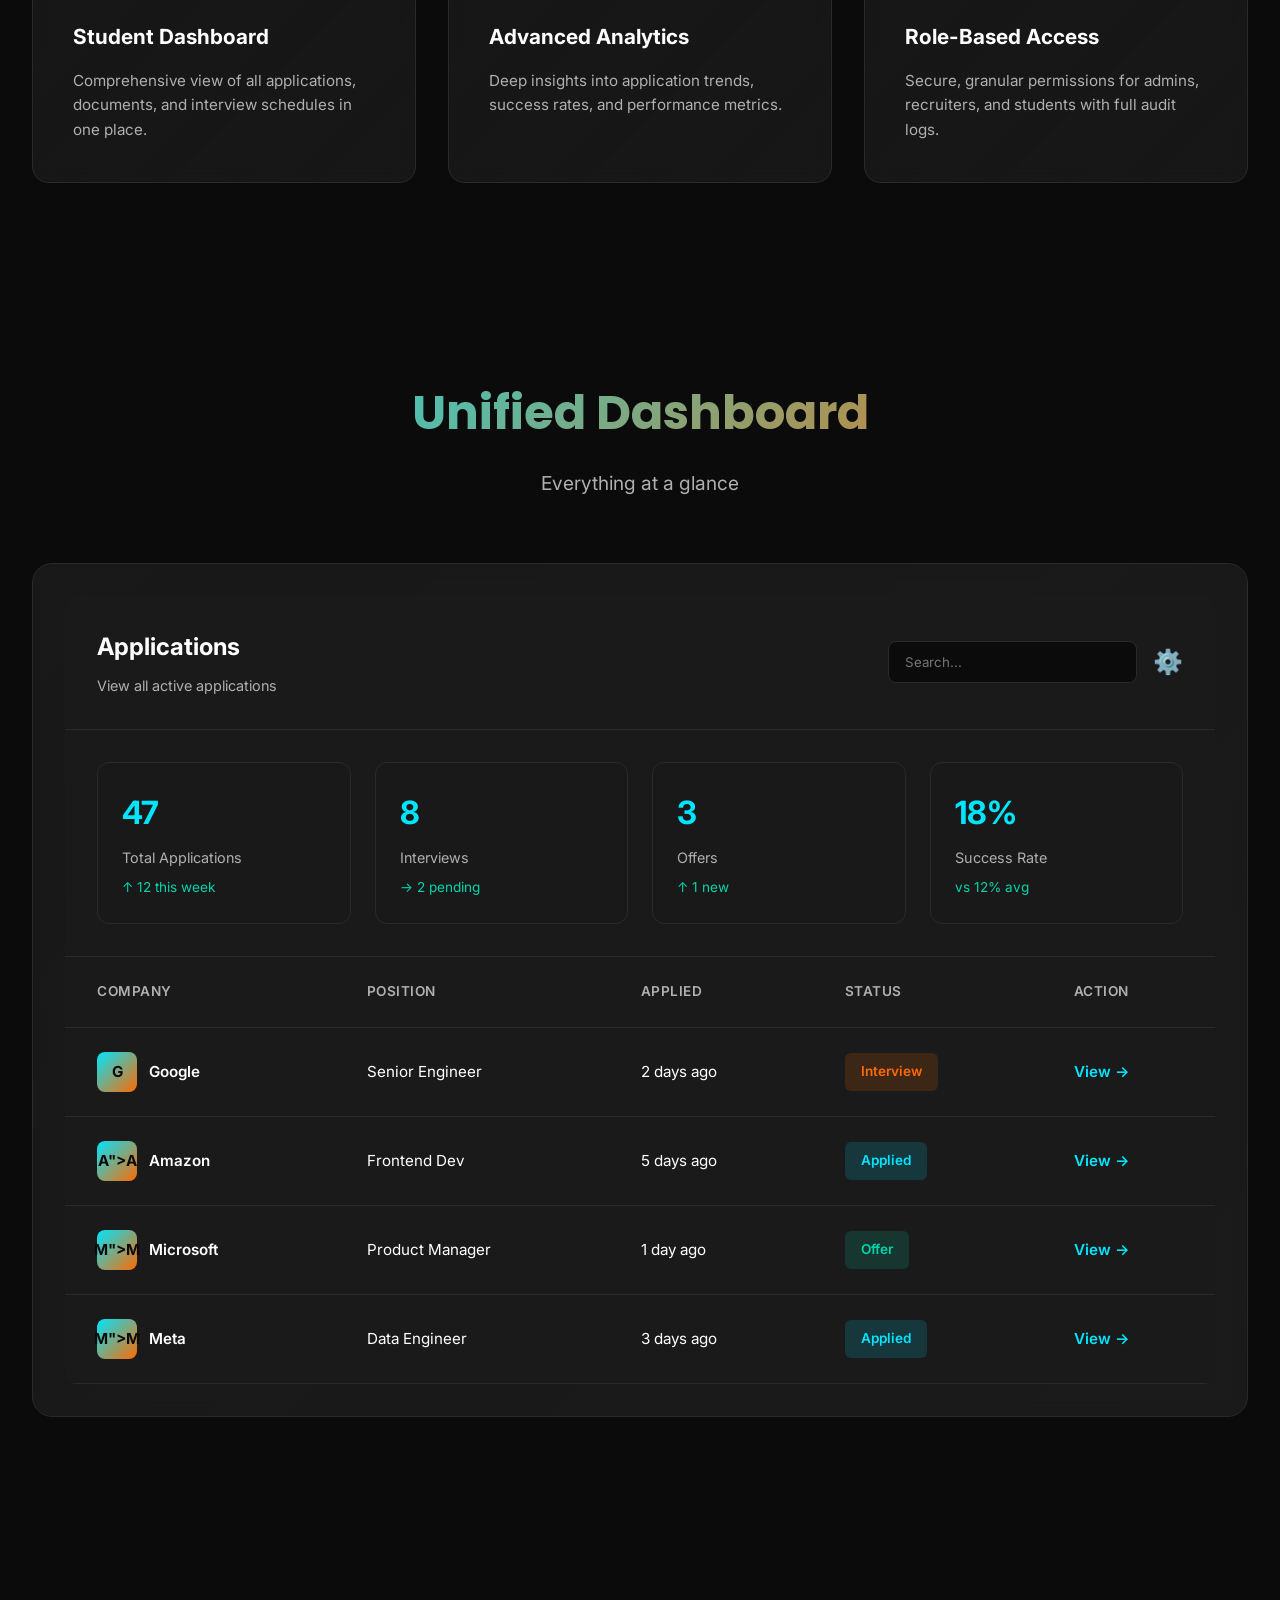
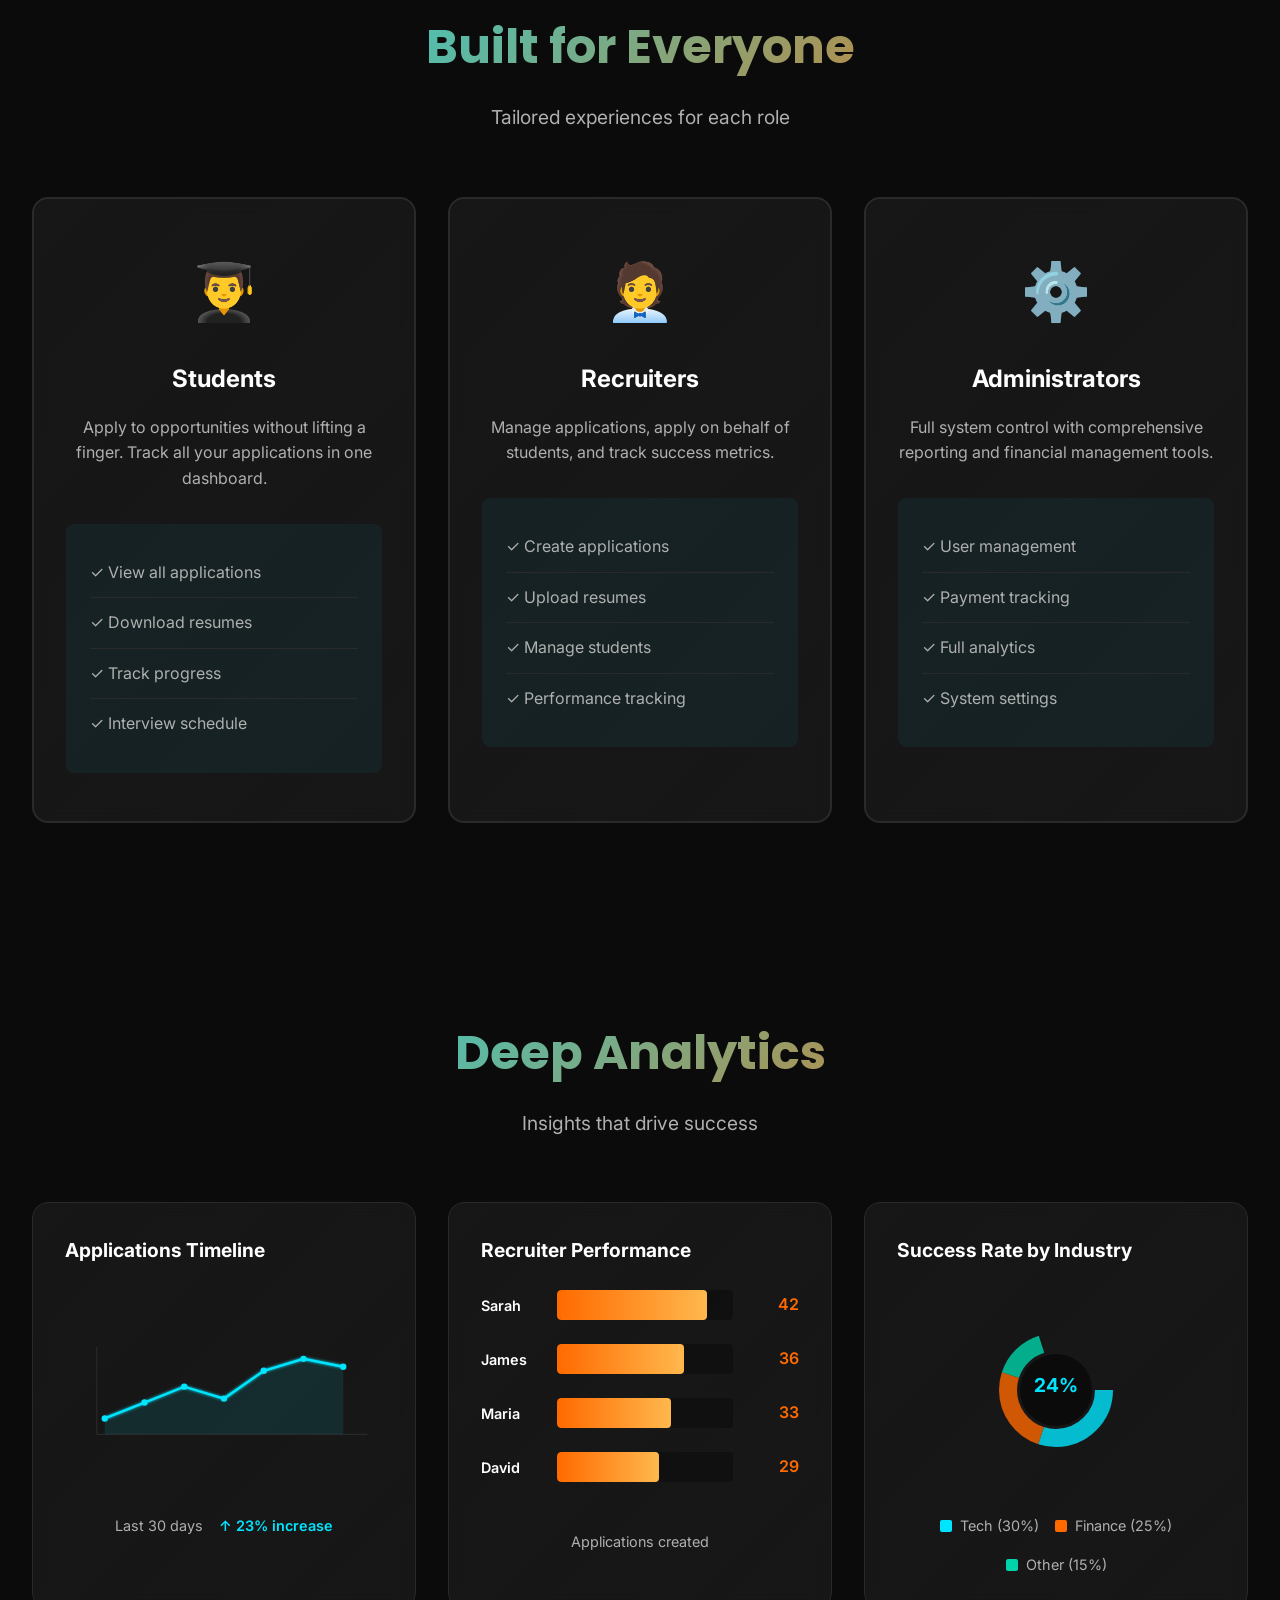
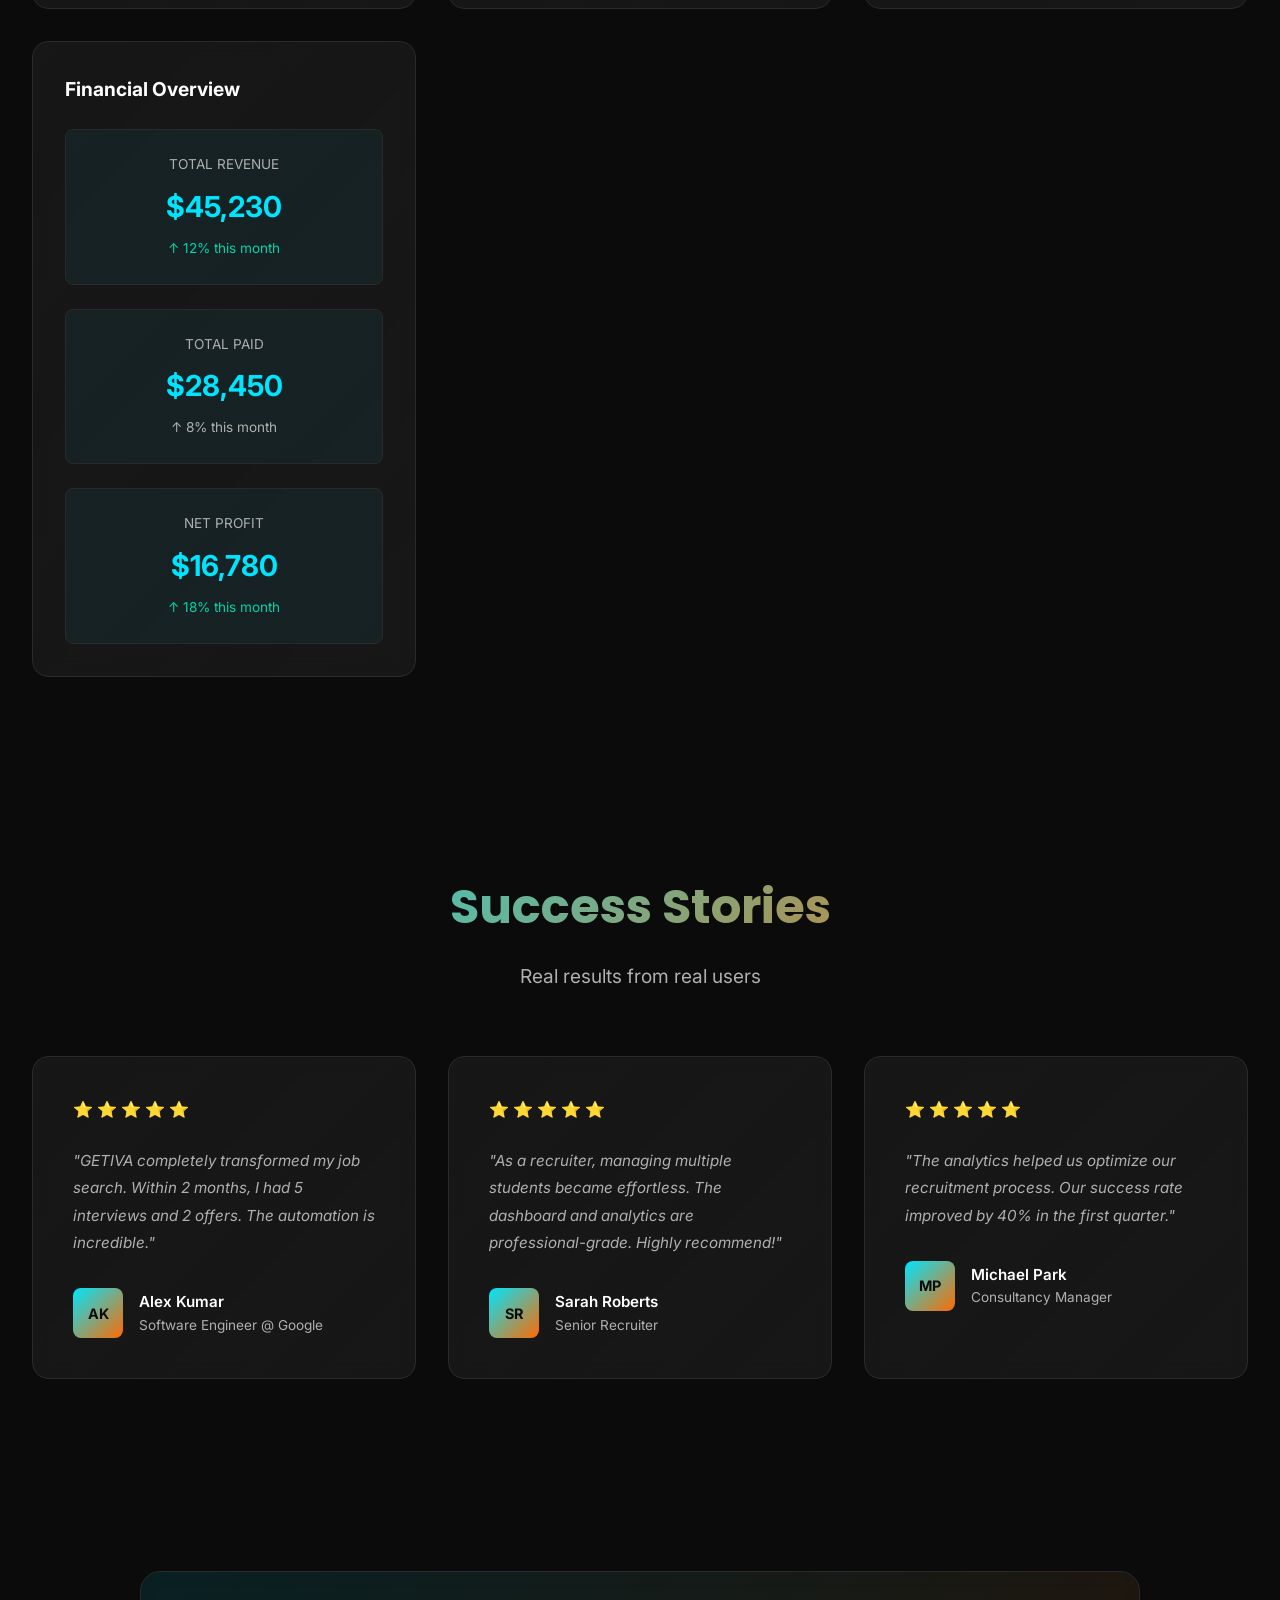
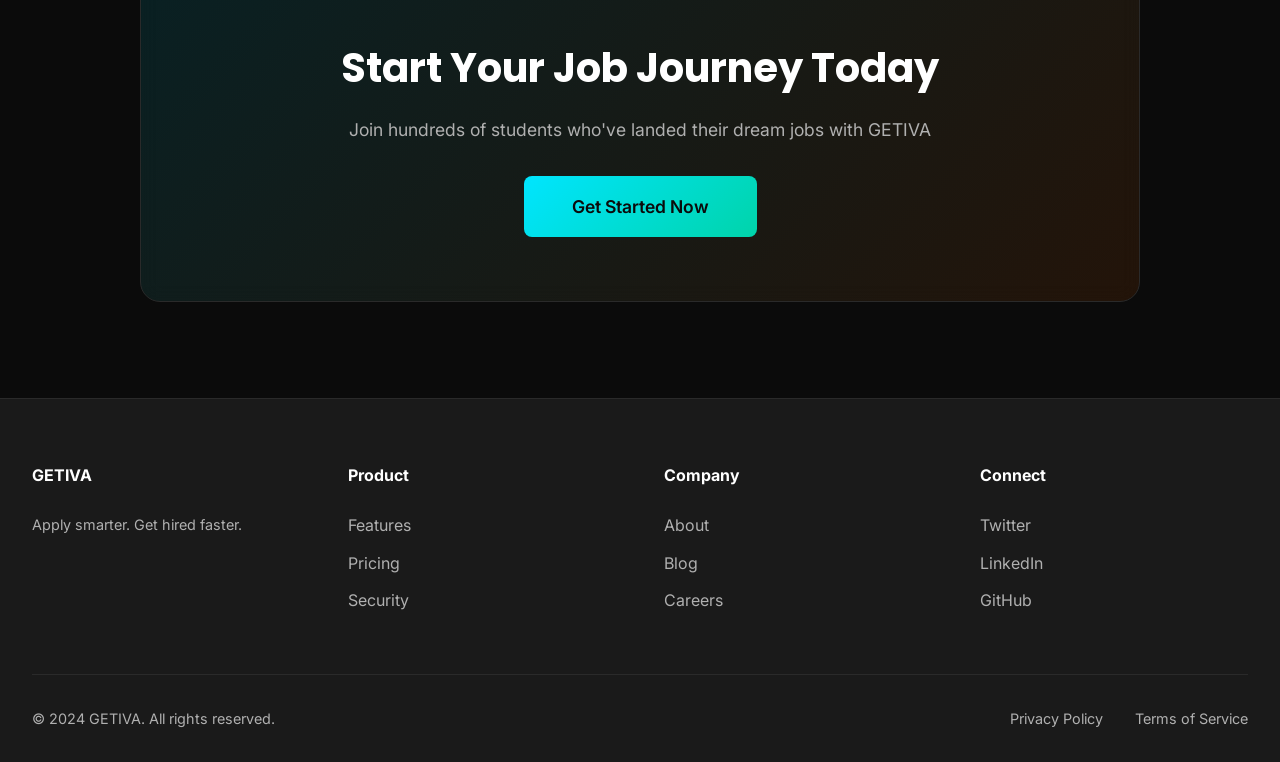
==== commit b71629f4: "Add frontend API integration with authentication modals - Add authentication modal to landing page (" ====
--- a/index.html
+++ b/index.html
@@ -25,7 +25,7 @@
                 <li><a href="#analytics">Analytics</a></li>
                 <li><a href="#testimonials">Testimonials</a></li>
             </ul>
-            <button class="nav-cta">Sign In</button>
+            <button class="nav-cta" id="signInBtn">Sign In</button>
         </div>
     </nav>
 
@@ -493,6 +493,94 @@
         </div>
     </footer>
 
+    <!-- Auth Modals -->
+    <div class="auth-modal" id="authModal">
+        <div class="modal-content">
+            <!-- Login Form -->
+            <div class="form-container active" id="loginForm">
+                <button class="modal-close" id="closeAuthModal">&times;</button>
+                <h2>Welcome Back</h2>
+                <p>Sign in to your account</p>
+
+                <form id="loginFormElement">
+                    <div class="form-group">
+                        <label for="loginUsername">Username</label>
+                        <input type="text" id="loginUsername" name="username" required placeholder="Enter your username">
+                    </div>
+
+                    <div class="form-group">
+                        <label for="loginPassword">Password</label>
+                        <input type="password" id="loginPassword" name="password" required placeholder="Enter your password">
+                    </div>
+
+                    <div class="form-error" id="loginError"></div>
+
+                    <button type="submit" class="btn btn-primary full-width" id="loginSubmit">
+                        Sign In
+                    </button>
+                </form>
+
+                <div class="form-footer">
+                    <p>Don't have an account? <button class="link-btn" id="switchToRegister">Create one</button></p>
+                </div>
+            </div>
+
+            <!-- Registration Form -->
+            <div class="form-container" id="registerForm">
+                <button class="modal-close" id="closeAuthModal2">&times;</button>
+                <h2>Get Started</h2>
+                <p>Create your account to begin</p>
+
+                <form id="registerFormElement">
+                    <div class="form-group">
+                        <label for="registerUsername">Username</label>
+                        <input type="text" id="registerUsername" name="username" required placeholder="Choose a username">
+                    </div>
+
+                    <div class="form-group">
+                        <label for="registerEmail">Email</label>
+                        <input type="email" id="registerEmail" name="email" required placeholder="Enter your email">
+                    </div>
+
+                    <div class="form-group">
+                        <label for="registerPassword">Password</label>
+                        <input type="password" id="registerPassword" name="password" required placeholder="Create a strong password">
+                    </div>
+
+                    <div class="form-group">
+                        <label for="registerRole">I am a...</label>
+                        <select id="registerRole" name="role" required>
+                            <option value="">Select your role</option>
+                            <option value="student">Student</option>
+                            <option value="recruiter">Recruiter</option>
+                        </select>
+                    </div>
+
+                    <div class="form-group" id="fullNameGroup" style="display: none;">
+                        <label for="registerFullName">Full Name</label>
+                        <input type="text" id="registerFullName" name="full_name" placeholder="Enter your full name">
+                    </div>
+
+                    <div class="form-error" id="registerError"></div>
+
+                    <button type="submit" class="btn btn-primary full-width" id="registerSubmit">
+                        Create Account
+                    </button>
+                </form>
+
+                <div class="form-footer">
+                    <p>Already have an account? <button class="link-btn" id="switchToLogin">Sign in</button></p>
+                </div>
+            </div>
+        </div>
+    </div>
+
+    <!-- Overlay -->
+    <div class="modal-overlay" id="modalOverlay"></div>
+
+    <!-- Toast Notifications -->
+    <div class="toast-container" id="toastContainer"></div>
+
     <script src="script.js"></script>
 </body>
 </html>
--- a/styles.css
+++ b/styles.css
@@ -1209,3 +1209,284 @@
         --secondary-dark: #1A1A1A;
     }
 }
+
+/* ============================================
+   AUTHENTICATION MODALS
+   ============================================ */
+
+.modal-overlay {
+    position: fixed;
+    top: 0;
+    left: 0;
+    width: 100%;
+    height: 100%;
+    background: rgba(0, 0, 0, 0.5);
+    backdrop-filter: blur(4px);
+    display: none;
+    z-index: 998;
+}
+
+.modal-overlay.active {
+    display: block;
+}
+
+.auth-modal {
+    position: fixed;
+    top: 50%;
+    left: 50%;
+    transform: translate(-50%, -50%);
+    z-index: 999;
+    display: none;
+    width: 90%;
+    max-width: 420px;
+}
+
+.auth-modal.active {
+    display: block;
+}
+
+.modal-content {
+    background: linear-gradient(135deg, rgba(26, 26, 26, 0.95) 0%, rgba(26, 26, 26, 0.85) 100%);
+    border: 1px solid rgba(0, 229, 255, 0.2);
+    border-radius: 16px;
+    padding: 40px;
+    box-shadow: 0 25px 50px rgba(0, 0, 0, 0.5);
+    position: relative;
+}
+
+.modal-close {
+    position: absolute;
+    top: 20px;
+    right: 20px;
+    background: none;
+    border: none;
+    color: var(--text-secondary);
+    font-size: 28px;
+    cursor: pointer;
+    width: 40px;
+    height: 40px;
+    display: flex;
+    align-items: center;
+    justify-content: center;
+    transition: var(--transition);
+}
+
+.modal-close:hover {
+    color: var(--accent-blue);
+    transform: rotate(90deg);
+}
+
+.form-container {
+    display: none;
+    animation: slideIn 0.3s ease;
+}
+
+.form-container.active {
+    display: block;
+}
+
+@keyframes slideIn {
+    from {
+        opacity: 0;
+        transform: translateY(20px);
+    }
+    to {
+        opacity: 1;
+        transform: translateY(0);
+    }
+}
+
+.modal-content h2 {
+    font-size: 28px;
+    margin-bottom: 8px;
+    color: var(--text-primary);
+}
+
+.modal-content > p {
+    color: var(--text-secondary);
+    margin-bottom: 30px;
+    font-size: 14px;
+}
+
+/* ============================================
+   FORM STYLES
+   ============================================ */
+
+.form-group {
+    margin-bottom: 20px;
+}
+
+.form-group label {
+    display: block;
+    margin-bottom: 8px;
+    color: var(--text-primary);
+    font-size: 14px;
+    font-weight: 500;
+}
+
+.form-group input,
+.form-group select {
+    width: 100%;
+    padding: 12px 16px;
+    background: rgba(255, 255, 255, 0.05);
+    border: 1px solid rgba(255, 255, 255, 0.1);
+    border-radius: 8px;
+    color: var(--text-primary);
+    font-size: 14px;
+    font-family: inherit;
+    transition: var(--transition);
+}
+
+.form-group input:focus,
+.form-group select:focus {
+    outline: none;
+    border-color: var(--accent-blue);
+    background: rgba(255, 255, 255, 0.08);
+    box-shadow: 0 0 0 3px rgba(0, 229, 255, 0.1);
+}
+
+.form-group input::placeholder {
+    color: var(--text-secondary);
+}
+
+.form-group select {
+    cursor: pointer;
+}
+
+.form-group select option {
+    background: var(--secondary-dark);
+    color: var(--text-primary);
+}
+
+.form-error {
+    color: #ff4757;
+    font-size: 13px;
+    margin-bottom: 15px;
+    min-height: 20px;
+}
+
+.form-footer {
+    text-align: center;
+    margin-top: 20px;
+    color: var(--text-secondary);
+    font-size: 14px;
+}
+
+.link-btn {
+    background: none;
+    border: none;
+    color: var(--accent-blue);
+    cursor: pointer;
+    text-decoration: underline;
+    font-weight: 500;
+    transition: var(--transition);
+}
+
+.link-btn:hover {
+    color: var(--accent-teal);
+}
+
+.full-width {
+    width: 100%;
+}
+
+.btn.full-width {
+    margin-top: 10px;
+}
+
+/* ============================================
+   TOAST NOTIFICATIONS
+   ============================================ */
+
+.toast-container {
+    position: fixed;
+    top: 20px;
+    right: 20px;
+    z-index: 1000;
+    display: flex;
+    flex-direction: column;
+    gap: 10px;
+}
+
+.toast {
+    background: linear-gradient(135deg, rgba(26, 26, 26, 0.95) 0%, rgba(26, 26, 26, 0.85) 100%);
+    border: 1px solid rgba(0, 229, 255, 0.3);
+    border-radius: 8px;
+    padding: 16px 24px;
+    color: var(--text-primary);
+    font-size: 14px;
+    box-shadow: 0 10px 30px rgba(0, 0, 0, 0.3);
+    animation: toastSlide 0.3s ease;
+    display: flex;
+    align-items: center;
+    gap: 12px;
+}
+
+.toast.success {
+    border-color: rgba(0, 212, 170, 0.3);
+    background: linear-gradient(135deg, rgba(0, 212, 170, 0.1) 0%, rgba(0, 212, 170, 0.05) 100%);
+}
+
+.toast.error {
+    border-color: rgba(255, 71, 87, 0.3);
+    background: linear-gradient(135deg, rgba(255, 71, 87, 0.1) 0%, rgba(255, 71, 87, 0.05) 100%);
+}
+
+.toast-icon {
+    font-size: 20px;
+}
+
+@keyframes toastSlide {
+    from {
+        transform: translateX(400px);
+        opacity: 0;
+    }
+    to {
+        transform: translateX(0);
+        opacity: 1;
+    }
+}
+
+@keyframes toastExit {
+    from {
+        transform: translateX(0);
+        opacity: 1;
+    }
+    to {
+        transform: translateX(400px);
+        opacity: 0;
+    }
+}
+
+.toast.exit {
+    animation: toastExit 0.3s ease forwards;
+}
+
+/* ============================================
+   MODAL RESPONSIVE
+   ============================================ */
+
+@media (max-width: 480px) {
+    .auth-modal {
+        width: 95%;
+        max-width: 100%;
+    }
+
+    .modal-content {
+        padding: 30px 20px;
+    }
+
+    .modal-content h2 {
+        font-size: 22px;
+    }
+
+    .toast-container {
+        left: 10px;
+        right: 10px;
+    }
+
+    .toast {
+        margin: 0 auto;
+        max-width: 100%;
+    }
+}
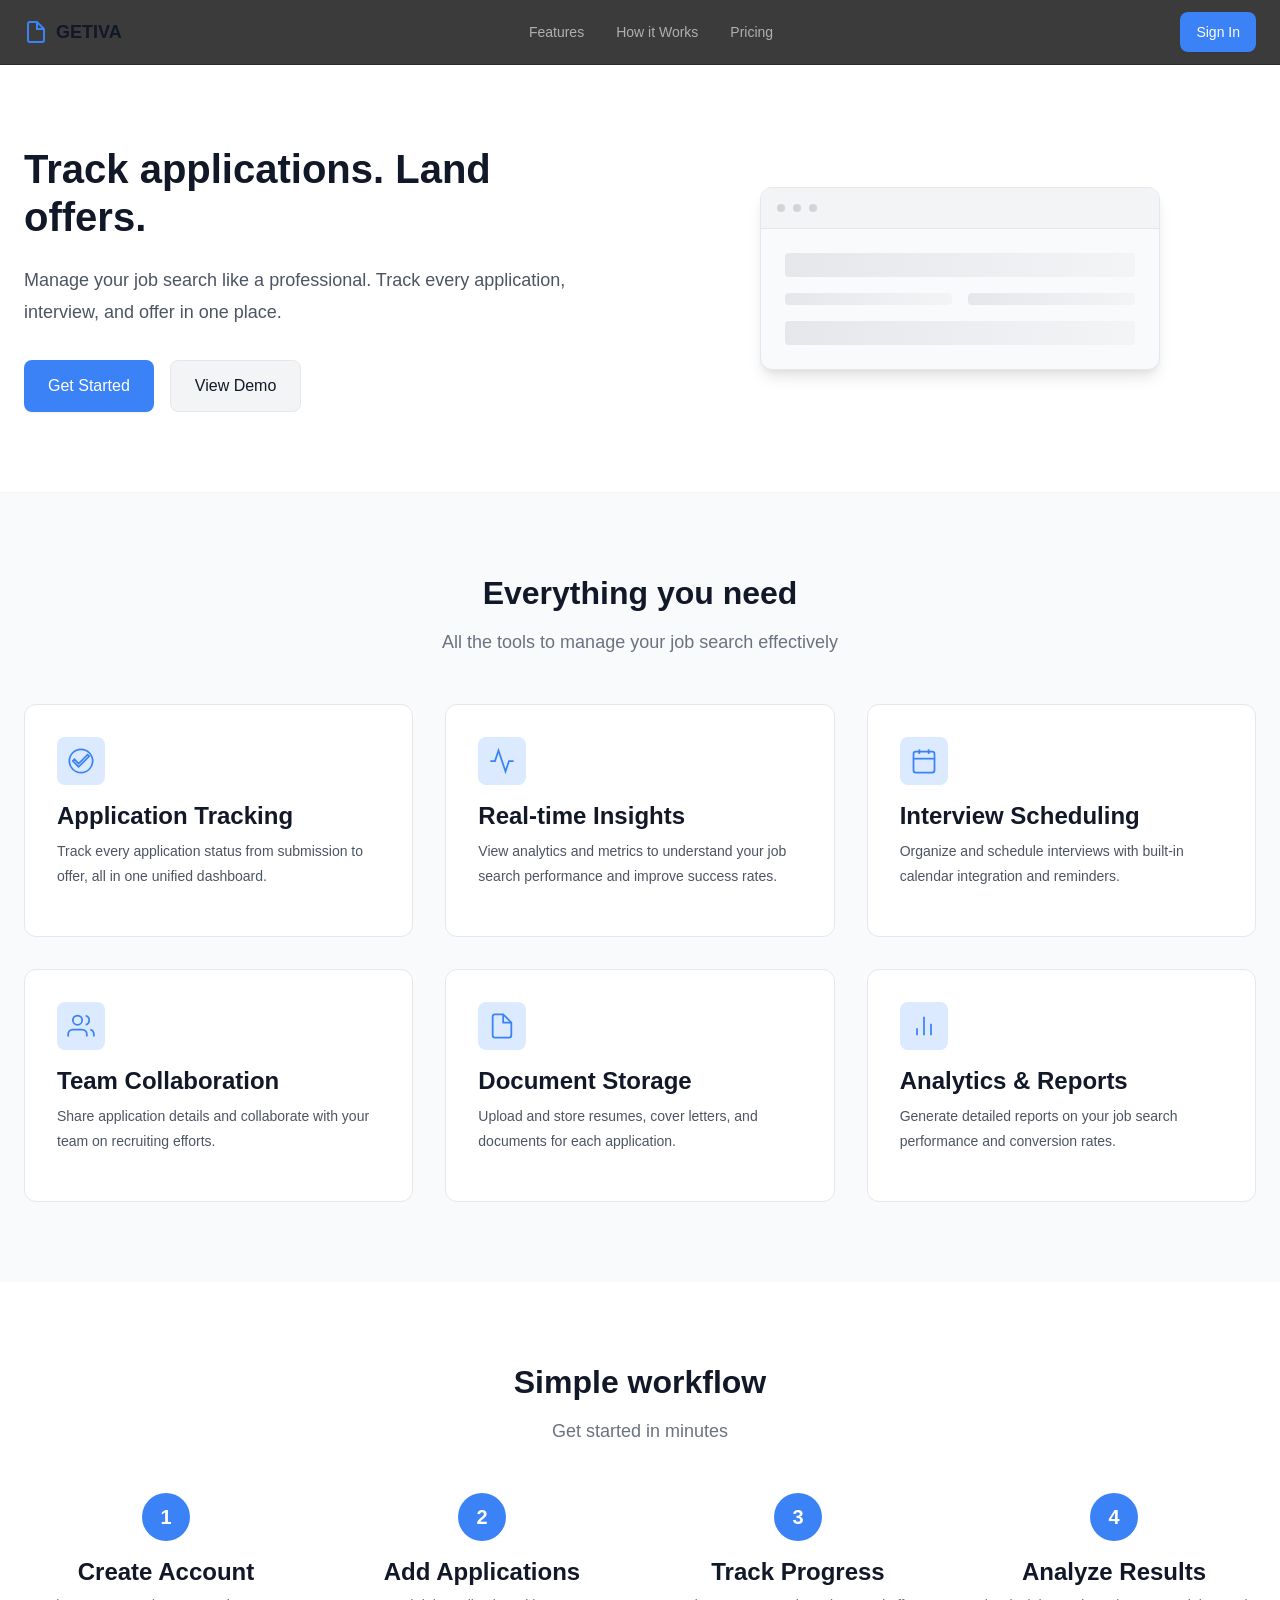
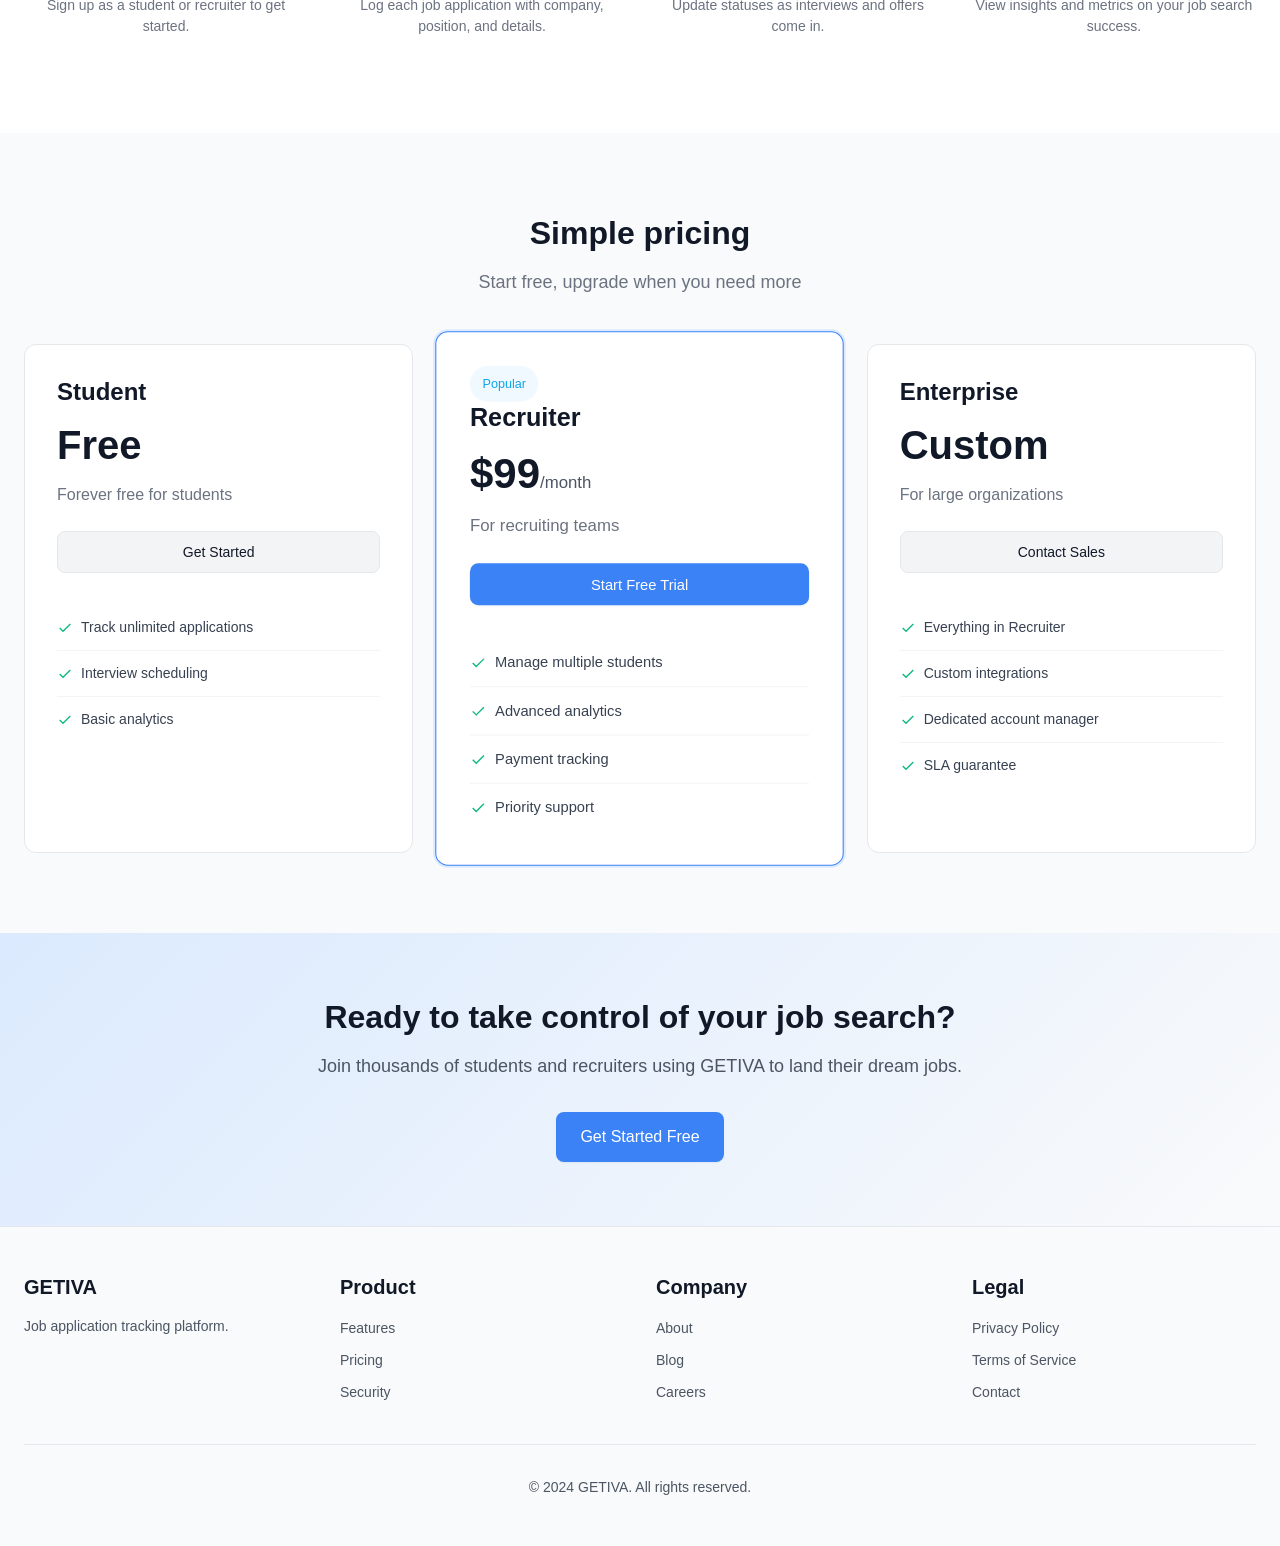
==== commit 459ee0da: "Complete UI refactor to professional SaaS design REMOVED: ✗ All AI-themed icons (robots, brains, cir" ====
--- a/index.html
+++ b/index.html
@@ -3,441 +3,283 @@
 <head>
     <meta charset="UTF-8">
     <meta name="viewport" content="width=device-width, initial-scale=1.0">
-    <title>GETIVA - Apply Smarter. Get Hired Faster.</title>
-    <link rel="stylesheet" href="styles.css">
-    <link href="https://fonts.googleapis.com/css2?family=Inter:wght@300;400;500;600;700&family=Poppins:wght@600;700;800&display=swap" rel="stylesheet">
+    <title>GETIVA - Job Application Tracking Platform</title>
+    <link rel="stylesheet" href="design-system.css">
+    <link rel="stylesheet" href="landing.css">
 </head>
 <body>
     <!-- Navigation -->
     <nav class="navbar">
-        <div class="nav-container">
+        <div class="container flex justify-between items-center" style="height: 64px;">
             <div class="logo">
-                <svg width="32" height="32" viewBox="0 0 32 32" fill="none">
-                    <rect width="32" height="32" rx="8" fill="#00E5FF"/>
-                    <text x="16" y="22" font-size="20" font-weight="bold" text-anchor="middle" fill="#0B0B0B">G</text>
+                <svg width="24" height="24" viewBox="0 0 24 24" fill="none" stroke="currentColor" stroke-width="2">
+                    <path d="M13 2H6a2 2 0 0 0-2 2v16a2 2 0 0 0 2 2h12a2 2 0 0 0 2-2V9z"></path>
+                    <polyline points="13 2 13 9 20 9"></polyline>
                 </svg>
                 <span>GETIVA</span>
             </div>
             <ul class="nav-links">
                 <li><a href="#features">Features</a></li>
-                <li><a href="#dashboard">Dashboard</a></li>
-                <li><a href="#roles">Roles</a></li>
-                <li><a href="#analytics">Analytics</a></li>
-                <li><a href="#testimonials">Testimonials</a></li>
+                <li><a href="#how-it-works">How it Works</a></li>
+                <li><a href="#pricing">Pricing</a></li>
             </ul>
-            <button class="nav-cta" id="signInBtn">Sign In</button>
+            <button class="btn btn-primary" id="signInBtn">Sign In</button>
         </div>
     </nav>
 
     <!-- Hero Section -->
     <section class="hero">
-        <div class="hero-background">
-            <div class="grid-background"></div>
-            <div class="gradient-blur blur-1"></div>
-            <div class="gradient-blur blur-2"></div>
-        </div>
-        <div class="hero-content">
-            <h1 class="hero-title">Apply Smarter.<br>Get Hired Faster.</h1>
-            <p class="hero-subtitle">We apply. You succeed.</p>
-            <p class="hero-description">Automate job applications, track progress in real-time, and land your dream job with GETIVA's intelligent application platform.</p>
-            <div class="hero-cta">
-                <button class="btn btn-primary glow">Get Started</button>
-                <button class="btn btn-secondary">Book a Demo</button>
-            </div>
-            <p class="hero-meta">🚀 Join 500+ students and 50+ recruiters</p>
+        <div class="container">
+            <div class="hero-content">
+                <h1>Track applications. Land offers.</h1>
+                <p>Manage your job search like a professional. Track every application, interview, and offer in one place.</p>
+                <div class="hero-buttons">
+                    <button class="btn btn-primary btn-lg" id="getStartedBtn">Get Started</button>
+                    <button class="btn btn-secondary btn-lg">View Demo</button>
+                </div>
+            </div>
+            <div class="hero-image">
+                <div class="dashboard-preview">
+                    <div class="preview-header">
+                        <div class="preview-dot"></div>
+                        <div class="preview-dot"></div>
+                        <div class="preview-dot"></div>
+                    </div>
+                    <div class="preview-content">
+                        <div class="preview-row">
+                            <div class="preview-item large"></div>
+                        </div>
+                        <div class="preview-row">
+                            <div class="preview-item"></div>
+                            <div class="preview-item"></div>
+                        </div>
+                        <div class="preview-row">
+                            <div class="preview-item large"></div>
+                        </div>
+                    </div>
+                </div>
+            </div>
         </div>
     </section>
 
     <!-- Features Section -->
-    <section id="features" class="features">
-        <div class="section-header">
-            <h2>Powerful Features</h2>
-            <p>Everything you need to succeed</p>
-        </div>
-        <div class="features-grid">
-            <div class="feature-card">
-                <div class="feature-icon">
-                    <svg width="48" height="48" viewBox="0 0 48 48" fill="none">
-                        <circle cx="24" cy="24" r="20" stroke="#00E5FF" stroke-width="2"/>
-                        <path d="M16 24L22 30L34 18" stroke="#00E5FF" stroke-width="2" stroke-linecap="round" stroke-linejoin="round"/>
-                    </svg>
-                </div>
-                <h3>Job Application Automation</h3>
-                <p>Apply to hundreds of jobs automatically. Our AI matches your profile to the best opportunities.</p>
-            </div>
-            <div class="feature-card">
-                <div class="feature-icon">
-                    <svg width="48" height="48" viewBox="0 0 48 48" fill="none">
-                        <rect x="8" y="12" width="32" height="24" rx="2" stroke="#FF6A00" stroke-width="2"/>
-                        <path d="M16 12V8M32 12V8M8 20H40" stroke="#FF6A00" stroke-width="2" stroke-linecap="round"/>
-                    </svg>
-                </div>
-                <h3>Real-Time Tracking</h3>
-                <p>Track every application status, interview invitation, and offer in one unified dashboard.</p>
-            </div>
-            <div class="feature-card">
-                <div class="feature-icon">
-                    <svg width="48" height="48" viewBox="0 0 48 48" fill="none">
-                        <path d="M8 24C8 15.16 15.16 8 24 8C32.84 8 40 15.16 40 24C40 32.84 32.84 40 24 40C15.16 40 8 32.84 8 24Z" stroke="#00E5FF" stroke-width="2"/>
-                        <path d="M24 14V24L32 32" stroke="#00E5FF" stroke-width="2" stroke-linecap="round"/>
-                    </svg>
-                </div>
-                <h3>Recruiter Performance</h3>
-                <p>Monitor recruiter metrics, success rates, and productivity in real-time analytics.</p>
-            </div>
-            <div class="feature-card">
-                <div class="feature-icon">
-                    <svg width="48" height="48" viewBox="0 0 48 48" fill="none">
-                        <path d="M12 16C12 13.79 13.79 12 16 12H32C34.21 12 36 13.79 36 16V36H12V16Z" stroke="#FF6A00" stroke-width="2"/>
-                        <path d="M20 20H28M20 26H28M20 32H24" stroke="#FF6A00" stroke-width="2" stroke-linecap="round"/>
-                    </svg>
-                </div>
-                <h3>Student Dashboard</h3>
-                <p>Comprehensive view of all applications, documents, and interview schedules in one place.</p>
-            </div>
-            <div class="feature-card">
-                <div class="feature-icon">
-                    <svg width="48" height="48" viewBox="0 0 48 48" fill="none">
-                        <path d="M8 28L16 20L24 28L40 12" stroke="#00E5FF" stroke-width="2" stroke-linecap="round" stroke-linejoin="round"/>
-                        <rect x="8" y="8" width="32" height="32" rx="2" stroke="#00E5FF" stroke-width="2"/>
-                    </svg>
-                </div>
-                <h3>Advanced Analytics</h3>
-                <p>Deep insights into application trends, success rates, and performance metrics.</p>
-            </div>
-            <div class="feature-card">
-                <div class="feature-icon">
-                    <svg width="48" height="48" viewBox="0 0 48 48" fill="none">
-                        <path d="M24 8C32.8366 8 40 15.1634 40 24C40 32.8366 32.8366 40 24 40C15.1634 40 8 32.8366 8 24C8 15.1634 15.1634 8 24 8Z" stroke="#FF6A00" stroke-width="2"/>
-                        <path d="M24 14V24L30.8 30.8" stroke="#FF6A00" stroke-width="2" stroke-linecap="round"/>
-                    </svg>
-                </div>
-                <h3>Role-Based Access</h3>
-                <p>Secure, granular permissions for admins, recruiters, and students with full audit logs.</p>
+    <section id="features" class="features-section">
+        <div class="container">
+            <div class="section-header">
+                <h2>Everything you need</h2>
+                <p>All the tools to manage your job search effectively</p>
+            </div>
+            <div class="features-grid">
+                <!-- Application Tracking -->
+                <div class="feature-card">
+                    <div class="feature-icon">
+                        <svg width="28" height="28" viewBox="0 0 24 24" fill="none" stroke="currentColor" stroke-width="1.5">
+                            <path d="M12 2C6.48 2 2 6.48 2 12s4.48 10 10 10 10-4.48 10-10S17.52 2 12 2zm-2 15l-5-5 1.41-1.41L10 14.17l7.59-7.59L19 8l-9 9z"></path>
+                        </svg>
+                    </div>
+                    <h3>Application Tracking</h3>
+                    <p>Track every application status from submission to offer, all in one unified dashboard.</p>
+                </div>
+
+                <!-- Real-time Updates -->
+                <div class="feature-card">
+                    <div class="feature-icon">
+                        <svg width="28" height="28" viewBox="0 0 24 24" fill="none" stroke="currentColor" stroke-width="1.5">
+                            <polyline points="22 12 18 12 15 21 9 3 6 12 2 12"></polyline>
+                        </svg>
+                    </div>
+                    <h3>Real-time Insights</h3>
+                    <p>View analytics and metrics to understand your job search performance and improve success rates.</p>
+                </div>
+
+                <!-- Organization -->
+                <div class="feature-card">
+                    <div class="feature-icon">
+                        <svg width="28" height="28" viewBox="0 0 24 24" fill="none" stroke="currentColor" stroke-width="1.5">
+                            <rect x="3" y="4" width="18" height="18" rx="2" ry="2"></rect>
+                            <line x1="16" y1="2" x2="16" y2="6"></line>
+                            <line x1="8" y1="2" x2="8" y2="6"></line>
+                            <line x1="3" y1="10" x2="21" y2="10"></line>
+                        </svg>
+                    </div>
+                    <h3>Interview Scheduling</h3>
+                    <p>Organize and schedule interviews with built-in calendar integration and reminders.</p>
+                </div>
+
+                <!-- Recruiter Tools -->
+                <div class="feature-card">
+                    <div class="feature-icon">
+                        <svg width="28" height="28" viewBox="0 0 24 24" fill="none" stroke="currentColor" stroke-width="1.5">
+                            <path d="M17 21v-2a4 4 0 0 0-4-4H5a4 4 0 0 0-4 4v2"></path>
+                            <circle cx="9" cy="7" r="4"></circle>
+                            <path d="M23 21v-2a4 4 0 0 0-3-3.87"></path>
+                            <path d="M16 3.13a4 4 0 0 1 0 7.75"></path>
+                        </svg>
+                    </div>
+                    <h3>Team Collaboration</h3>
+                    <p>Share application details and collaborate with your team on recruiting efforts.</p>
+                </div>
+
+                <!-- Document Management -->
+                <div class="feature-card">
+                    <div class="feature-icon">
+                        <svg width="28" height="28" viewBox="0 0 24 24" fill="none" stroke="currentColor" stroke-width="1.5">
+                            <path d="M13 2H6a2 2 0 0 0-2 2v16a2 2 0 0 0 2 2h12a2 2 0 0 0 2-2V9z"></path>
+                            <polyline points="13 2 13 9 20 9"></polyline>
+                        </svg>
+                    </div>
+                    <h3>Document Storage</h3>
+                    <p>Upload and store resumes, cover letters, and documents for each application.</p>
+                </div>
+
+                <!-- Analytics & Reports -->
+                <div class="feature-card">
+                    <div class="feature-icon">
+                        <svg width="28" height="28" viewBox="0 0 24 24" fill="none" stroke="currentColor" stroke-width="1.5">
+                            <line x1="18" y1="20" x2="18" y2="10"></line>
+                            <line x1="12" y1="20" x2="12" y2="4"></line>
+                            <line x1="6" y1="20" x2="6" y2="14"></line>
+                        </svg>
+                    </div>
+                    <h3>Analytics & Reports</h3>
+                    <p>Generate detailed reports on your job search performance and conversion rates.</p>
+                </div>
             </div>
         </div>
     </section>
 
-    <!-- Dashboard Preview Section -->
-    <section id="dashboard" class="dashboard-preview">
-        <div class="section-header">
-            <h2>Unified Dashboard</h2>
-            <p>Everything at a glance</p>
-        </div>
-        <div class="dashboard-container">
-            <div class="dashboard-mockup">
-                <!-- Header -->
-                <div class="dashboard-header">
-                    <div class="header-left">
-                        <h3>Applications</h3>
-                        <p>View all active applications</p>
-                    </div>
-                    <div class="header-right">
-                        <input type="text" placeholder="Search..." class="search-input">
-                        <button class="btn-icon">⚙️</button>
-                    </div>
-                </div>
-
-                <!-- Stats Row -->
-                <div class="stats-row">
-                    <div class="stat-card">
-                        <div class="stat-value">47</div>
-                        <div class="stat-label">Total Applications</div>
-                        <div class="stat-change">↑ 12 this week</div>
-                    </div>
-                    <div class="stat-card">
-                        <div class="stat-value">8</div>
-                        <div class="stat-label">Interviews</div>
-                        <div class="stat-change">→ 2 pending</div>
-                    </div>
-                    <div class="stat-card">
-                        <div class="stat-value">3</div>
-                        <div class="stat-label">Offers</div>
-                        <div class="stat-change">↑ 1 new</div>
-                    </div>
-                    <div class="stat-card">
-                        <div class="stat-value">18%</div>
-                        <div class="stat-label">Success Rate</div>
-                        <div class="stat-change">vs 12% avg</div>
-                    </div>
-                </div>
-
-                <!-- Table -->
-                <div class="dashboard-table">
-                    <table>
-                        <thead>
-                            <tr>
-                                <th>Company</th>
-                                <th>Position</th>
-                                <th>Applied</th>
-                                <th>Status</th>
-                                <th>Action</th>
-                            </tr>
-                        </thead>
-                        <tbody>
-                            <tr>
-                                <td class="company-cell">
-                                    <span class="company-badge">G</span>
-                                    Google
-                                </td>
-                                <td>Senior Engineer</td>
-                                <td>2 days ago</td>
-                                <td><span class="status-badge status-interview">Interview</span></td>
-                                <td><a href="#" class="action-link">View →</a></td>
-                            </tr>
-                            <tr>
-                                <td class="company-cell">
-                                    <span class="company-badge">A">A</span>
-                                    Amazon
-                                </td>
-                                <td>Frontend Dev</td>
-                                <td>5 days ago</td>
-                                <td><span class="status-badge status-applied">Applied</span></td>
-                                <td><a href="#" class="action-link">View →</a></td>
-                            </tr>
-                            <tr>
-                                <td class="company-cell">
-                                    <span class="company-badge">M">M</span>
-                                    Microsoft
-                                </td>
-                                <td>Product Manager</td>
-                                <td>1 day ago</td>
-                                <td><span class="status-badge status-offer">Offer</span></td>
-                                <td><a href="#" class="action-link">View →</a></td>
-                            </tr>
-                            <tr>
-                                <td class="company-cell">
-                                    <span class="company-badge">M">M</span>
-                                    Meta
-                                </td>
-                                <td>Data Engineer</td>
-                                <td>3 days ago</td>
-                                <td><span class="status-badge status-applied">Applied</span></td>
-                                <td><a href="#" class="action-link">View →</a></td>
-                            </tr>
-                        </tbody>
-                    </table>
+    <!-- How It Works -->
+    <section id="how-it-works" class="how-it-works">
+        <div class="container">
+            <div class="section-header">
+                <h2>Simple workflow</h2>
+                <p>Get started in minutes</p>
+            </div>
+            <div class="steps-grid">
+                <div class="step">
+                    <div class="step-number">1</div>
+                    <h3>Create Account</h3>
+                    <p>Sign up as a student or recruiter to get started.</p>
+                </div>
+                <div class="step">
+                    <div class="step-number">2</div>
+                    <h3>Add Applications</h3>
+                    <p>Log each job application with company, position, and details.</p>
+                </div>
+                <div class="step">
+                    <div class="step-number">3</div>
+                    <h3>Track Progress</h3>
+                    <p>Update statuses as interviews and offers come in.</p>
+                </div>
+                <div class="step">
+                    <div class="step-number">4</div>
+                    <h3>Analyze Results</h3>
+                    <p>View insights and metrics on your job search success.</p>
                 </div>
             </div>
         </div>
     </section>
 
-    <!-- Role-Based System Section -->
-    <section id="roles" class="roles">
-        <div class="section-header">
-            <h2>Built for Everyone</h2>
-            <p>Tailored experiences for each role</p>
-        </div>
-        <div class="roles-grid">
-            <div class="role-card role-student">
-                <div class="role-icon">👨‍🎓</div>
-                <h3>Students</h3>
-                <p>Apply to opportunities without lifting a finger. Track all your applications in one dashboard.</p>
-                <ul class="role-features">
-                    <li>✓ View all applications</li>
-                    <li>✓ Download resumes</li>
-                    <li>✓ Track progress</li>
-                    <li>✓ Interview schedule</li>
-                </ul>
-            </div>
-            <div class="role-card role-recruiter">
-                <div class="role-icon">🧑‍💼</div>
-                <h3>Recruiters</h3>
-                <p>Manage applications, apply on behalf of students, and track success metrics.</p>
-                <ul class="role-features">
-                    <li>✓ Create applications</li>
-                    <li>✓ Upload resumes</li>
-                    <li>✓ Manage students</li>
-                    <li>✓ Performance tracking</li>
-                </ul>
-            </div>
-            <div class="role-card role-admin">
-                <div class="role-icon">⚙️</div>
-                <h3>Administrators</h3>
-                <p>Full system control with comprehensive reporting and financial management tools.</p>
-                <ul class="role-features">
-                    <li>✓ User management</li>
-                    <li>✓ Payment tracking</li>
-                    <li>✓ Full analytics</li>
-                    <li>✓ System settings</li>
-                </ul>
-            </div>
-        </div>
-    </section>
-
-    <!-- Analytics Section -->
-    <section id="analytics" class="analytics">
-        <div class="section-header">
-            <h2>Deep Analytics</h2>
-            <p>Insights that drive success</p>
-        </div>
-        <div class="analytics-grid">
-            <div class="analytics-card">
-                <h4>Applications Timeline</h4>
-                <div class="chart-container">
-                    <svg class="line-chart" viewBox="0 0 400 150" preserveAspectRatio="xMidYMid meet">
-                        <!-- Grid -->
-                        <line x1="40" y1="130" x2="380" y2="130" stroke="#333" stroke-width="1"/>
-                        <line x1="40" y1="20" x2="40" y2="130" stroke="#333" stroke-width="1"/>
-
-                        <!-- Line with glow -->
-                        <defs>
-                            <filter id="glow">
-                                <feGaussianBlur stdDeviation="2" result="coloredBlur"/>
-                                <feMerge>
-                                    <feMergeNode in="coloredBlur"/>
-                                    <feMergeNode in="SourceGraphic"/>
-                                </feMerge>
-                            </filter>
-                        </defs>
-
-                        <!-- Data line -->
-                        <polyline points="50,110 100,90 150,70 200,85 250,50 300,35 350,45"
-                                  stroke="#00E5FF" stroke-width="3" fill="none" filter="url(#glow)"/>
-
-                        <!-- Fill area -->
-                        <polygon points="50,110 100,90 150,70 200,85 250,50 300,35 350,45 350,130 50,130"
-                                 fill="#00E5FF" opacity="0.1"/>
-
-                        <!-- Points -->
-                        <circle cx="50" cy="110" r="4" fill="#00E5FF"/>
-                        <circle cx="100" cy="90" r="4" fill="#00E5FF"/>
-                        <circle cx="150" cy="70" r="4" fill="#00E5FF"/>
-                        <circle cx="200" cy="85" r="4" fill="#00E5FF"/>
-                        <circle cx="250" cy="50" r="4" fill="#00E5FF"/>
-                        <circle cx="300" cy="35" r="4" fill="#00E5FF"/>
-                        <circle cx="350" cy="45" r="4" fill="#00E5FF"/>
-                    </svg>
-                </div>
-                <div class="chart-legend">
-                    <span>Last 30 days</span>
-                    <span class="highlight">↑ 23% increase</span>
-                </div>
-            </div>
-
-            <div class="analytics-card">
-                <h4>Recruiter Performance</h4>
-                <div class="chart-container">
-                    <div class="bar-chart">
-                        <div class="bar-row">
-                            <div class="bar-label">Sarah</div>
-                            <div class="bar-container">
-                                <div class="bar" style="width: 85%; background: linear-gradient(90deg, #FF6A00, #FFB84D);"></div>
-                            </div>
-                            <div class="bar-value">42</div>
-                        </div>
-                        <div class="bar-row">
-                            <div class="bar-label">James</div>
-                            <div class="bar-container">
-                                <div class="bar" style="width: 72%; background: linear-gradient(90deg, #FF6A00, #FFB84D);"></div>
-                            </div>
-                            <div class="bar-value">36</div>
-                        </div>
-                        <div class="bar-row">
-                            <div class="bar-label">Maria</div>
-                            <div class="bar-container">
-                                <div class="bar" style="width: 65%; background: linear-gradient(90deg, #FF6A00, #FFB84D);"></div>
-                            </div>
-                            <div class="bar-value">33</div>
-                        </div>
-                        <div class="bar-row">
-                            <div class="bar-label">David</div>
-                            <div class="bar-container">
-                                <div class="bar" style="width: 58%; background: linear-gradient(90deg, #FF6A00, #FFB84D);"></div>
-                            </div>
-                            <div class="bar-value">29</div>
-                        </div>
-                    </div>
-                </div>
-                <div class="chart-legend">
-                    <span>Applications created</span>
-                </div>
-            </div>
-
-            <div class="analytics-card">
-                <h4>Success Rate by Industry</h4>
-                <div class="chart-container">
-                    <div class="pie-chart">
-                        <svg viewBox="0 0 100 100" class="pie">
-                            <circle cx="50" cy="50" r="40" fill="none" stroke="#00E5FF" stroke-width="15"
-                                    stroke-dasharray="75.4 251.2" stroke-dashoffset="0" opacity="0.8"/>
-                            <circle cx="50" cy="50" r="40" fill="none" stroke="#FF6A00" stroke-width="15"
-                                    stroke-dasharray="62.8 251.2" stroke-dashoffset="-75.4" opacity="0.8"/>
-                            <circle cx="50" cy="50" r="40" fill="none" stroke="#00D4AA" stroke-width="15"
-                                    stroke-dasharray="37.7 251.2" stroke-dashoffset="-138.2" opacity="0.8"/>
-                            <circle cx="50" cy="50" r="30" fill="#0B0B0B"/>
-                            <text x="50" y="52" text-anchor="middle" font-size="16" font-weight="bold" fill="#00E5FF">24%</text>
-                        </svg>
-                    </div>
-                </div>
-                <div class="chart-legend">
-                    <span class="legend-item"><span class="legend-color" style="background: #00E5FF;"></span> Tech (30%)</span>
-                    <span class="legend-item"><span class="legend-color" style="background: #FF6A00;"></span> Finance (25%)</span>
-                    <span class="legend-item"><span class="legend-color" style="background: #00D4AA;"></span> Other (15%)</span>
-                </div>
-            </div>
-
-            <div class="analytics-card">
-                <h4>Financial Overview</h4>
-                <div class="financial-stats">
-                    <div class="fin-stat">
-                        <div class="fin-label">Total Revenue</div>
-                        <div class="fin-value">$45,230</div>
-                        <div class="fin-change positive">↑ 12% this month</div>
-                    </div>
-                    <div class="fin-stat">
-                        <div class="fin-label">Total Paid</div>
-                        <div class="fin-value">$28,450</div>
-                        <div class="fin-change">↑ 8% this month</div>
-                    </div>
-                    <div class="fin-stat">
-                        <div class="fin-label">Net Profit</div>
-                        <div class="fin-value">$16,780</div>
-                        <div class="fin-change positive">↑ 18% this month</div>
-                    </div>
-                </div>
-            </div>
-        </div>
-    </section>
-
-    <!-- Testimonials Section -->
-    <section id="testimonials" class="testimonials">
-        <div class="section-header">
-            <h2>Success Stories</h2>
-            <p>Real results from real users</p>
-        </div>
-        <div class="testimonials-grid">
-            <div class="testimonial-card">
-                <div class="stars">⭐⭐⭐⭐⭐</div>
-                <p class="testimonial-text">"GETIVA completely transformed my job search. Within 2 months, I had 5 interviews and 2 offers. The automation is incredible."</p>
-                <div class="testimonial-author">
-                    <div class="author-avatar">AK</div>
-                    <div>
-                        <div class="author-name">Alex Kumar</div>
-                        <div class="author-role">Software Engineer @ Google</div>
-                    </div>
-                </div>
-            </div>
-            <div class="testimonial-card">
-                <div class="stars">⭐⭐⭐⭐⭐</div>
-                <p class="testimonial-text">"As a recruiter, managing multiple students became effortless. The dashboard and analytics are professional-grade. Highly recommend!"</p>
-                <div class="testimonial-author">
-                    <div class="author-avatar">SR</div>
-                    <div>
-                        <div class="author-name">Sarah Roberts</div>
-                        <div class="author-role">Senior Recruiter</div>
-                    </div>
-                </div>
-            </div>
-            <div class="testimonial-card">
-                <div class="stars">⭐⭐⭐⭐⭐</div>
-                <p class="testimonial-text">"The analytics helped us optimize our recruitment process. Our success rate improved by 40% in the first quarter."</p>
-                <div class="testimonial-author">
-                    <div class="author-avatar">MP</div>
-                    <div>
-                        <div class="author-name">Michael Park</div>
-                        <div class="author-role">Consultancy Manager</div>
-                    </div>
+    <!-- Pricing -->
+    <section id="pricing" class="pricing-section">
+        <div class="container">
+            <div class="section-header">
+                <h2>Simple pricing</h2>
+                <p>Start free, upgrade when you need more</p>
+            </div>
+            <div class="pricing-grid">
+                <div class="pricing-card">
+                    <h3>Student</h3>
+                    <p class="price">Free</p>
+                    <p class="price-description">Forever free for students</p>
+                    <button class="btn btn-secondary btn-block">Get Started</button>
+                    <ul class="features-list">
+                        <li>
+                            <svg width="16" height="16" viewBox="0 0 24 24" fill="none" stroke="currentColor" stroke-width="2">
+                                <polyline points="20 6 9 17 4 12"></polyline>
+                            </svg>
+                            Track unlimited applications
+                        </li>
+                        <li>
+                            <svg width="16" height="16" viewBox="0 0 24 24" fill="none" stroke="currentColor" stroke-width="2">
+                                <polyline points="20 6 9 17 4 12"></polyline>
+                            </svg>
+                            Interview scheduling
+                        </li>
+                        <li>
+                            <svg width="16" height="16" viewBox="0 0 24 24" fill="none" stroke="currentColor" stroke-width="2">
+                                <polyline points="20 6 9 17 4 12"></polyline>
+                            </svg>
+                            Basic analytics
+                        </li>
+                    </ul>
+                </div>
+
+                <div class="pricing-card featured">
+                    <div class="badge badge-info">Popular</div>
+                    <h3>Recruiter</h3>
+                    <p class="price">$99<span>/month</span></p>
+                    <p class="price-description">For recruiting teams</p>
+                    <button class="btn btn-primary btn-block">Start Free Trial</button>
+                    <ul class="features-list">
+                        <li>
+                            <svg width="16" height="16" viewBox="0 0 24 24" fill="none" stroke="currentColor" stroke-width="2">
+                                <polyline points="20 6 9 17 4 12"></polyline>
+                            </svg>
+                            Manage multiple students
+                        </li>
+                        <li>
+                            <svg width="16" height="16" viewBox="0 0 24 24" fill="none" stroke="currentColor" stroke-width="2">
+                                <polyline points="20 6 9 17 4 12"></polyline>
+                            </svg>
+                            Advanced analytics
+                        </li>
+                        <li>
+                            <svg width="16" height="16" viewBox="0 0 24 24" fill="none" stroke="currentColor" stroke-width="2">
+                                <polyline points="20 6 9 17 4 12"></polyline>
+                            </svg>
+                            Payment tracking
+                        </li>
+                        <li>
+                            <svg width="16" height="16" viewBox="0 0 24 24" fill="none" stroke="currentColor" stroke-width="2">
+                                <polyline points="20 6 9 17 4 12"></polyline>
+                            </svg>
+                            Priority support
+                        </li>
+                    </ul>
+                </div>
+
+                <div class="pricing-card">
+                    <h3>Enterprise</h3>
+                    <p class="price">Custom</p>
+                    <p class="price-description">For large organizations</p>
+                    <button class="btn btn-secondary btn-block">Contact Sales</button>
+                    <ul class="features-list">
+                        <li>
+                            <svg width="16" height="16" viewBox="0 0 24 24" fill="none" stroke="currentColor" stroke-width="2">
+                                <polyline points="20 6 9 17 4 12"></polyline>
+                            </svg>
+                            Everything in Recruiter
+                        </li>
+                        <li>
+                            <svg width="16" height="16" viewBox="0 0 24 24" fill="none" stroke="currentColor" stroke-width="2">
+                                <polyline points="20 6 9 17 4 12"></polyline>
+                            </svg>
+                            Custom integrations
+                        </li>
+                        <li>
+                            <svg width="16" height="16" viewBox="0 0 24 24" fill="none" stroke="currentColor" stroke-width="2">
+                                <polyline points="20 6 9 17 4 12"></polyline>
+                            </svg>
+                            Dedicated account manager
+                        </li>
+                        <li>
+                            <svg width="16" height="16" viewBox="0 0 24 24" fill="none" stroke="currentColor" stroke-width="2">
+                                <polyline points="20 6 9 17 4 12"></polyline>
+                            </svg>
+                            SLA guarantee
+                        </li>
+                    </ul>
                 </div>
             </div>
         </div>
@@ -445,51 +287,49 @@
 
     <!-- CTA Section -->
     <section class="cta-section">
-        <div class="cta-content">
-            <h2>Start Your Job Journey Today</h2>
-            <p>Join hundreds of students who've landed their dream jobs with GETIVA</p>
-            <button class="btn btn-primary glow large">Get Started Now</button>
+        <div class="container">
+            <h2>Ready to take control of your job search?</h2>
+            <p>Join thousands of students and recruiters using GETIVA to land their dream jobs.</p>
+            <button class="btn btn-primary btn-lg" id="ctaButton">Get Started Free</button>
         </div>
     </section>
 
     <!-- Footer -->
     <footer class="footer">
-        <div class="footer-content">
-            <div class="footer-section">
-                <h4>GETIVA</h4>
-                <p>Apply smarter. Get hired faster.</p>
-            </div>
-            <div class="footer-section">
-                <h4>Product</h4>
-                <ul>
-                    <li><a href="#features">Features</a></li>
-                    <li><a href="#pricing">Pricing</a></li>
-                    <li><a href="#security">Security</a></li>
-                </ul>
-            </div>
-            <div class="footer-section">
-                <h4>Company</h4>
-                <ul>
-                    <li><a href="#about">About</a></li>
-                    <li><a href="#blog">Blog</a></li>
-                    <li><a href="#careers">Careers</a></li>
-                </ul>
-            </div>
-            <div class="footer-section">
-                <h4>Connect</h4>
-                <ul>
-                    <li><a href="#">Twitter</a></li>
-                    <li><a href="#">LinkedIn</a></li>
-                    <li><a href="#">GitHub</a></li>
-                </ul>
-            </div>
-        </div>
-        <div class="footer-bottom">
-            <p>&copy; 2024 GETIVA. All rights reserved.</p>
-            <ul>
-                <li><a href="#">Privacy Policy</a></li>
-                <li><a href="#">Terms of Service</a></li>
-            </ul>
+        <div class="container">
+            <div class="footer-top">
+                <div class="footer-col">
+                    <h4>GETIVA</h4>
+                    <p>Job application tracking platform.</p>
+                </div>
+                <div class="footer-col">
+                    <h4>Product</h4>
+                    <ul>
+                        <li><a href="#features">Features</a></li>
+                        <li><a href="#pricing">Pricing</a></li>
+                        <li><a href="#">Security</a></li>
+                    </ul>
+                </div>
+                <div class="footer-col">
+                    <h4>Company</h4>
+                    <ul>
+                        <li><a href="#">About</a></li>
+                        <li><a href="#">Blog</a></li>
+                        <li><a href="#">Careers</a></li>
+                    </ul>
+                </div>
+                <div class="footer-col">
+                    <h4>Legal</h4>
+                    <ul>
+                        <li><a href="#">Privacy Policy</a></li>
+                        <li><a href="#">Terms of Service</a></li>
+                        <li><a href="#">Contact</a></li>
+                    </ul>
+                </div>
+            </div>
+            <div class="footer-bottom">
+                <p>&copy; 2024 GETIVA. All rights reserved.</p>
+            </div>
         </div>
     </footer>
 
@@ -499,7 +339,7 @@
             <!-- Login Form -->
             <div class="form-container active" id="loginForm">
                 <button class="modal-close" id="closeAuthModal">&times;</button>
-                <h2>Welcome Back</h2>
+                <h2>Welcome back</h2>
                 <p>Sign in to your account</p>
 
                 <form id="loginFormElement">
@@ -515,7 +355,7 @@
 
                     <div class="form-error" id="loginError"></div>
 
-                    <button type="submit" class="btn btn-primary full-width" id="loginSubmit">
+                    <button type="submit" class="btn btn-primary btn-block">
                         Sign In
                     </button>
                 </form>
@@ -528,8 +368,8 @@
             <!-- Registration Form -->
             <div class="form-container" id="registerForm">
                 <button class="modal-close" id="closeAuthModal2">&times;</button>
-                <h2>Get Started</h2>
-                <p>Create your account to begin</p>
+                <h2>Get started</h2>
+                <p>Create your account</p>
 
                 <form id="registerFormElement">
                     <div class="form-group">
@@ -563,7 +403,7 @@
 
                     <div class="form-error" id="registerError"></div>
 
-                    <button type="submit" class="btn btn-primary full-width" id="registerSubmit">
+                    <button type="submit" class="btn btn-primary btn-block">
                         Create Account
                     </button>
                 </form>
--- a/design-system.css
+++ b/design-system.css
@@ -0,0 +1,578 @@
+/* ============================================
+   GETIVA - Professional SaaS Design System
+   Enterprise-grade, human-centric UI
+   ============================================ */
+
+:root {
+    /* Color Palette - Professional & Neutral */
+    --color-white: #FFFFFF;
+    --color-black: #000000;
+    --color-gray-50: #F9FAFB;
+    --color-gray-100: #F3F4F6;
+    --color-gray-200: #E5E7EB;
+    --color-gray-300: #D1D5DB;
+    --color-gray-400: #9CA3AF;
+    --color-gray-500: #6B7280;
+    --color-gray-600: #4B5563;
+    --color-gray-700: #374151;
+    --color-gray-800: #1F2937;
+    --color-gray-900: #111827;
+
+    /* Brand Color - Soft Blue Accent */
+    --color-primary: #3B82F6;
+    --color-primary-light: #DBEAFE;
+    --color-primary-dark: #1E40AF;
+
+    /* Semantic Colors */
+    --color-success: #10B981;
+    --color-success-light: #ECFDF5;
+    --color-warning: #F59E0B;
+    --color-warning-light: #FFFBEB;
+    --color-error: #EF4444;
+    --color-error-light: #FEE2E2;
+    --color-info: #0EA5E9;
+    --color-info-light: #F0F9FF;
+
+    /* Typography Scale */
+    --font-family-primary: -apple-system, BlinkMacSystemFont, 'Segoe UI', 'Roboto', 'Helvetica Neue', sans-serif;
+    --font-family-mono: 'Monaco', 'Menlo', 'Ubuntu Mono', monospace;
+
+    --font-size-xs: 12px;
+    --font-size-sm: 14px;
+    --font-size-base: 16px;
+    --font-size-lg: 18px;
+    --font-size-xl: 20px;
+    --font-size-2xl: 24px;
+    --font-size-3xl: 32px;
+    --font-size-4xl: 40px;
+
+    --font-weight-light: 300;
+    --font-weight-normal: 400;
+    --font-weight-medium: 500;
+    --font-weight-semibold: 600;
+    --font-weight-bold: 700;
+
+    /* Line Heights */
+    --line-height-tight: 1.25;
+    --line-height-normal: 1.5;
+    --line-height-relaxed: 1.75;
+
+    /* Spacing System (8px base) */
+    --space-0: 0;
+    --space-1: 4px;
+    --space-2: 8px;
+    --space-3: 12px;
+    --space-4: 16px;
+    --space-6: 24px;
+    --space-8: 32px;
+    --space-12: 48px;
+    --space-16: 64px;
+    --space-20: 80px;
+    --space-24: 96px;
+
+    /* Border Radius */
+    --radius-sm: 4px;
+    --radius-md: 6px;
+    --radius-lg: 8px;
+    --radius-xl: 12px;
+    --radius-2xl: 16px;
+    --radius-full: 9999px;
+
+    /* Shadow System */
+    --shadow-sm: 0 1px 2px 0 rgba(0, 0, 0, 0.05);
+    --shadow-md: 0 4px 6px -1px rgba(0, 0, 0, 0.1), 0 2px 4px -1px rgba(0, 0, 0, 0.06);
+    --shadow-lg: 0 10px 15px -3px rgba(0, 0, 0, 0.1), 0 4px 6px -2px rgba(0, 0, 0, 0.05);
+    --shadow-xl: 0 20px 25px -5px rgba(0, 0, 0, 0.1), 0 10px 10px -5px rgba(0, 0, 0, 0.04);
+    --shadow-2xl: 0 25px 50px -12px rgba(0, 0, 0, 0.25);
+
+    /* Transitions */
+    --transition-fast: all 150ms ease-in-out;
+    --transition-base: all 200ms ease-in-out;
+    --transition-slow: all 300ms ease-in-out;
+}
+
+/* ============================================
+   RESET & GLOBAL
+   ============================================ */
+
+* {
+    margin: 0;
+    padding: 0;
+    box-sizing: border-box;
+}
+
+html {
+    scroll-behavior: smooth;
+    -webkit-font-smoothing: antialiased;
+    -moz-osx-font-smoothing: grayscale;
+}
+
+body {
+    font-family: var(--font-family-primary);
+    background-color: var(--color-white);
+    color: var(--color-gray-900);
+    font-size: var(--font-size-base);
+    line-height: var(--line-height-normal);
+}
+
+/* ============================================
+   TYPOGRAPHY
+   ============================================ */
+
+h1, h2, h3, h4, h5, h6 {
+    font-weight: var(--font-weight-semibold);
+    line-height: var(--line-height-tight);
+    color: var(--color-gray-900);
+}
+
+h1 {
+    font-size: var(--font-size-4xl);
+    font-weight: var(--font-weight-bold);
+}
+
+h2 {
+    font-size: var(--font-size-3xl);
+}
+
+h3 {
+    font-size: var(--font-size-2xl);
+}
+
+h4 {
+    font-size: var(--font-size-xl);
+}
+
+h5 {
+    font-size: var(--font-size-lg);
+}
+
+h6 {
+    font-size: var(--font-size-base);
+    text-transform: uppercase;
+    letter-spacing: 0.05em;
+    color: var(--color-gray-600);
+}
+
+p {
+    color: var(--color-gray-600);
+    margin-bottom: var(--space-4);
+}
+
+a {
+    color: var(--color-primary);
+    text-decoration: none;
+    transition: var(--transition-fast);
+}
+
+a:hover {
+    color: var(--color-primary-dark);
+    text-decoration: underline;
+}
+
+/* ============================================
+   BUTTONS
+   ============================================ */
+
+.btn {
+    display: inline-flex;
+    align-items: center;
+    justify-content: center;
+    gap: var(--space-2);
+    padding: var(--space-3) var(--space-4);
+    font-size: var(--font-size-sm);
+    font-weight: var(--font-weight-medium);
+    border: none;
+    border-radius: var(--radius-lg);
+    cursor: pointer;
+    transition: var(--transition-base);
+    text-decoration: none;
+    white-space: nowrap;
+}
+
+/* Button Variants */
+.btn-primary {
+    background-color: var(--color-primary);
+    color: var(--color-white);
+    box-shadow: var(--shadow-sm);
+}
+
+.btn-primary:hover {
+    background-color: var(--color-primary-dark);
+    box-shadow: var(--shadow-md);
+}
+
+.btn-primary:active {
+    transform: translateY(1px);
+}
+
+.btn-secondary {
+    background-color: var(--color-gray-100);
+    color: var(--color-gray-900);
+    border: 1px solid var(--color-gray-200);
+}
+
+.btn-secondary:hover {
+    background-color: var(--color-gray-50);
+    border-color: var(--color-gray-300);
+}
+
+.btn-ghost {
+    background-color: transparent;
+    color: var(--color-gray-700);
+    border: 1px solid transparent;
+}
+
+.btn-ghost:hover {
+    background-color: var(--color-gray-50);
+}
+
+.btn-danger {
+    background-color: var(--color-error);
+    color: var(--color-white);
+}
+
+.btn-danger:hover {
+    background-color: #DC2626;
+}
+
+.btn-success {
+    background-color: var(--color-success);
+    color: var(--color-white);
+}
+
+.btn-success:hover {
+    background-color: #059669;
+}
+
+/* Button Sizes */
+.btn-sm {
+    padding: var(--space-2) var(--space-3);
+    font-size: var(--font-size-xs);
+}
+
+.btn-lg {
+    padding: var(--space-4) var(--space-6);
+    font-size: var(--font-size-base);
+}
+
+.btn-block {
+    width: 100%;
+}
+
+.btn-disabled {
+    opacity: 0.6;
+    cursor: not-allowed;
+    pointer-events: none;
+}
+
+/* ============================================
+   INPUTS & FORMS
+   ============================================ */
+
+.form-group {
+    margin-bottom: var(--space-6);
+}
+
+label {
+    display: block;
+    font-size: var(--font-size-sm);
+    font-weight: var(--font-weight-medium);
+    color: var(--color-gray-900);
+    margin-bottom: var(--space-2);
+}
+
+input,
+select,
+textarea {
+    width: 100%;
+    padding: var(--space-3) var(--space-4);
+    font-family: inherit;
+    font-size: var(--font-size-base);
+    border: 1px solid var(--color-gray-300);
+    border-radius: var(--radius-lg);
+    background-color: var(--color-white);
+    color: var(--color-gray-900);
+    transition: var(--transition-fast);
+}
+
+input::placeholder,
+textarea::placeholder {
+    color: var(--color-gray-400);
+}
+
+input:focus,
+select:focus,
+textarea:focus {
+    outline: none;
+    border-color: var(--color-primary);
+    box-shadow: 0 0 0 3px var(--color-primary-light);
+}
+
+input:disabled,
+select:disabled,
+textarea:disabled {
+    background-color: var(--color-gray-50);
+    color: var(--color-gray-500);
+    cursor: not-allowed;
+}
+
+select {
+    cursor: pointer;
+    appearance: none;
+    background-image: url("data:image/svg+xml,%3Csvg xmlns='http://www.w3.org/2000/svg' fill='none' viewBox='0 0 20 20'%3E%3Cpath stroke='%236B7280' stroke-linecap='round' stroke-linejoin='round' stroke-width='1.5' d='m6 8 4 4 4-4'/%3E%3C/svg%3E");
+    background-position: right var(--space-4) center;
+    background-repeat: no-repeat;
+    background-size: 20px;
+    padding-right: var(--space-12);
+}
+
+textarea {
+    resize: vertical;
+    min-height: 120px;
+}
+
+/* ============================================
+   CARDS & CONTAINERS
+   ============================================ */
+
+.card {
+    background-color: var(--color-white);
+    border: 1px solid var(--color-gray-200);
+    border-radius: var(--radius-xl);
+    padding: var(--space-6);
+    box-shadow: var(--shadow-sm);
+    transition: var(--transition-base);
+}
+
+.card:hover {
+    box-shadow: var(--shadow-md);
+    border-color: var(--color-gray-300);
+}
+
+.card-compact {
+    padding: var(--space-4);
+}
+
+/* ============================================
+   GRID & LAYOUT
+   ============================================ */
+
+.container {
+    width: 100%;
+    max-width: 1280px;
+    margin: 0 auto;
+    padding: 0 var(--space-6);
+}
+
+.grid {
+    display: grid;
+    gap: var(--space-6);
+}
+
+.grid-2 {
+    grid-template-columns: repeat(2, 1fr);
+}
+
+.grid-3 {
+    grid-template-columns: repeat(3, 1fr);
+}
+
+.grid-4 {
+    grid-template-columns: repeat(4, 1fr);
+}
+
+@media (max-width: 1024px) {
+    .grid-4 {
+        grid-template-columns: repeat(2, 1fr);
+    }
+}
+
+@media (max-width: 640px) {
+    .grid-2,
+    .grid-3,
+    .grid-4 {
+        grid-template-columns: 1fr;
+    }
+}
+
+/* ============================================
+   UTILITY CLASSES
+   ============================================ */
+
+.text-center {
+    text-align: center;
+}
+
+.text-right {
+    text-align: right;
+}
+
+.text-left {
+    text-align: left;
+}
+
+.text-muted {
+    color: var(--color-gray-500);
+}
+
+.text-primary {
+    color: var(--color-primary);
+}
+
+.text-success {
+    color: var(--color-success);
+}
+
+.text-error {
+    color: var(--color-error);
+}
+
+.text-warning {
+    color: var(--color-warning);
+}
+
+.text-sm {
+    font-size: var(--font-size-sm);
+}
+
+.text-xs {
+    font-size: var(--font-size-xs);
+}
+
+.font-medium {
+    font-weight: var(--font-weight-medium);
+}
+
+.font-semibold {
+    font-weight: var(--font-weight-semibold);
+}
+
+.font-bold {
+    font-weight: var(--font-weight-bold);
+}
+
+.m-0 { margin: 0; }
+.mt-2 { margin-top: var(--space-2); }
+.mt-4 { margin-top: var(--space-4); }
+.mt-6 { margin-top: var(--space-6); }
+.mb-2 { margin-bottom: var(--space-2); }
+.mb-4 { margin-bottom: var(--space-4); }
+.mb-6 { margin-bottom: var(--space-6); }
+
+.p-0 { padding: 0; }
+.p-4 { padding: var(--space-4); }
+.p-6 { padding: var(--space-6); }
+
+.flex {
+    display: flex;
+}
+
+.flex-col {
+    flex-direction: column;
+}
+
+.gap-2 { gap: var(--space-2); }
+.gap-4 { gap: var(--space-4); }
+.gap-6 { gap: var(--space-6); }
+
+.items-center {
+    align-items: center;
+}
+
+.justify-between {
+    justify-content: space-between;
+}
+
+.justify-center {
+    justify-content: center;
+}
+
+/* ============================================
+   STATUS BADGES
+   ============================================ */
+
+.badge {
+    display: inline-flex;
+    align-items: center;
+    padding: var(--space-2) var(--space-3);
+    border-radius: var(--radius-full);
+    font-size: var(--font-size-xs);
+    font-weight: var(--font-weight-medium);
+}
+
+.badge-success {
+    background-color: var(--color-success-light);
+    color: var(--color-success);
+}
+
+.badge-error {
+    background-color: var(--color-error-light);
+    color: var(--color-error);
+}
+
+.badge-warning {
+    background-color: var(--color-warning-light);
+    color: var(--color-warning);
+}
+
+.badge-info {
+    background-color: var(--color-info-light);
+    color: var(--color-info);
+}
+
+.badge-gray {
+    background-color: var(--color-gray-100);
+    color: var(--color-gray-700);
+}
+
+/* ============================================
+   RESPONSIVE
+   ============================================ */
+
+@media (max-width: 768px) {
+    h1 {
+        font-size: var(--font-size-3xl);
+    }
+
+    h2 {
+        font-size: var(--font-size-2xl);
+    }
+
+    .container {
+        padding: 0 var(--space-4);
+    }
+}
+
+@media (max-width: 480px) {
+    h1 {
+        font-size: var(--font-size-2xl);
+    }
+
+    h2 {
+        font-size: var(--font-size-xl);
+    }
+
+    .btn {
+        padding: var(--space-2) var(--space-3);
+        font-size: var(--font-size-xs);
+    }
+}
+
+/* ============================================
+   ACCESSIBILITY
+   ============================================ */
+
+@media (prefers-reduced-motion: reduce) {
+    * {
+        animation-duration: 0.01ms !important;
+        animation-iteration-count: 1 !important;
+        transition-duration: 0.01ms !important;
+    }
+}
+
+@media (prefers-color-scheme: light) {
+    body {
+        background-color: var(--color-white);
+        color: var(--color-gray-900);
+    }
+}
--- a/landing.css
+++ b/landing.css
@@ -0,0 +1,688 @@
+/* ============================================
+   GETIVA - Professional Landing Page Styles
+   ============================================ */
+
+/* ============================================
+   NAVIGATION
+   ============================================ */
+
+.navbar {
+    position: sticky;
+    top: 0;
+    z-index: 100;
+    background-color: var(--color-white);
+    border-bottom: 1px solid var(--color-gray-200);
+}
+
+.navbar .logo {
+    display: flex;
+    align-items: center;
+    gap: var(--space-2);
+    font-weight: var(--font-weight-bold);
+    font-size: var(--font-size-lg);
+    color: var(--color-gray-900);
+}
+
+.navbar .logo svg {
+    color: var(--color-primary);
+}
+
+.nav-links {
+    display: flex;
+    list-style: none;
+    gap: var(--space-8);
+}
+
+.nav-links a {
+    color: var(--color-gray-600);
+    font-weight: var(--font-weight-medium);
+    font-size: var(--font-size-sm);
+}
+
+.nav-links a:hover {
+    color: var(--color-primary);
+}
+
+@media (max-width: 768px) {
+    .nav-links {
+        display: none;
+    }
+
+    .navbar .logo {
+        font-size: var(--font-size-base);
+    }
+}
+
+/* ============================================
+   HERO SECTION
+   ============================================ */
+
+.hero {
+    padding: var(--space-20) 0;
+    border-bottom: 1px solid var(--color-gray-100);
+}
+
+.hero .container {
+    display: grid;
+    grid-template-columns: 1fr 1fr;
+    gap: var(--space-12);
+    align-items: center;
+}
+
+.hero-content h1 {
+    margin-bottom: var(--space-6);
+    line-height: 1.2;
+}
+
+.hero-content > p {
+    font-size: var(--font-size-lg);
+    color: var(--color-gray-600);
+    margin-bottom: var(--space-8);
+    line-height: var(--line-height-relaxed);
+}
+
+.hero-buttons {
+    display: flex;
+    gap: var(--space-4);
+    flex-wrap: wrap;
+}
+
+.hero-image {
+    display: flex;
+    justify-content: center;
+    align-items: center;
+}
+
+.dashboard-preview {
+    width: 100%;
+    max-width: 400px;
+    background: var(--color-gray-50);
+    border: 1px solid var(--color-gray-200);
+    border-radius: var(--radius-xl);
+    overflow: hidden;
+    box-shadow: var(--shadow-lg);
+}
+
+.preview-header {
+    display: flex;
+    gap: var(--space-2);
+    padding: var(--space-4);
+    background: var(--color-gray-100);
+    border-bottom: 1px solid var(--color-gray-200);
+}
+
+.preview-dot {
+    width: 8px;
+    height: 8px;
+    border-radius: 50%;
+    background: var(--color-gray-300);
+}
+
+.preview-content {
+    padding: var(--space-6);
+}
+
+.preview-row {
+    display: flex;
+    gap: var(--space-4);
+    margin-bottom: var(--space-4);
+}
+
+.preview-row:last-child {
+    margin-bottom: 0;
+}
+
+.preview-item {
+    height: 12px;
+    background: linear-gradient(90deg, var(--color-gray-200), var(--color-gray-100));
+    border-radius: var(--radius-sm);
+    flex: 1;
+}
+
+.preview-item.large {
+    height: 24px;
+}
+
+@media (max-width: 1024px) {
+    .hero .container {
+        grid-template-columns: 1fr;
+    }
+
+    .hero-image {
+        max-width: 100%;
+    }
+}
+
+@media (max-width: 768px) {
+    .hero {
+        padding: var(--space-12) 0;
+    }
+
+    .hero-content h1 {
+        font-size: var(--font-size-2xl);
+    }
+
+    .hero-content > p {
+        font-size: var(--font-size-base);
+    }
+}
+
+/* ============================================
+   SECTIONS
+   ============================================ */
+
+.section-header {
+    text-align: center;
+    margin-bottom: var(--space-12);
+}
+
+.section-header h2 {
+    margin-bottom: var(--space-4);
+}
+
+.section-header p {
+    font-size: var(--font-size-lg);
+    color: var(--color-gray-500);
+}
+
+/* Features Section */
+.features-section {
+    padding: var(--space-20) 0;
+    background-color: var(--color-gray-50);
+}
+
+.features-grid {
+    display: grid;
+    grid-template-columns: repeat(3, 1fr);
+    gap: var(--space-8);
+}
+
+.feature-card {
+    background: var(--color-white);
+    padding: var(--space-8);
+    border-radius: var(--radius-xl);
+    border: 1px solid var(--color-gray-200);
+    transition: var(--transition-base);
+}
+
+.feature-card:hover {
+    border-color: var(--color-gray-300);
+    box-shadow: var(--shadow-md);
+}
+
+.feature-icon {
+    width: 48px;
+    height: 48px;
+    background: var(--color-primary-light);
+    border-radius: var(--radius-lg);
+    display: flex;
+    align-items: center;
+    justify-content: center;
+    color: var(--color-primary);
+    margin-bottom: var(--space-4);
+}
+
+.feature-card h3 {
+    margin-bottom: var(--space-2);
+}
+
+.feature-card p {
+    font-size: var(--font-size-sm);
+    line-height: var(--line-height-relaxed);
+}
+
+@media (max-width: 1024px) {
+    .features-grid {
+        grid-template-columns: repeat(2, 1fr);
+    }
+}
+
+@media (max-width: 640px) {
+    .features-grid {
+        grid-template-columns: 1fr;
+    }
+
+    .features-section {
+        padding: var(--space-12) 0;
+    }
+}
+
+/* How It Works */
+.how-it-works {
+    padding: var(--space-20) 0;
+}
+
+.steps-grid {
+    display: grid;
+    grid-template-columns: repeat(4, 1fr);
+    gap: var(--space-8);
+}
+
+.step {
+    text-align: center;
+}
+
+.step-number {
+    width: 48px;
+    height: 48px;
+    background: var(--color-primary);
+    color: var(--color-white);
+    border-radius: 50%;
+    display: flex;
+    align-items: center;
+    justify-content: center;
+    font-weight: var(--font-weight-bold);
+    font-size: var(--font-size-xl);
+    margin: 0 auto var(--space-4);
+}
+
+.step h3 {
+    margin-bottom: var(--space-2);
+}
+
+.step p {
+    font-size: var(--font-size-sm);
+    color: var(--color-gray-500);
+}
+
+@media (max-width: 1024px) {
+    .steps-grid {
+        grid-template-columns: repeat(2, 1fr);
+    }
+}
+
+@media (max-width: 640px) {
+    .steps-grid {
+        grid-template-columns: 1fr;
+    }
+}
+
+/* Pricing Section */
+.pricing-section {
+    padding: var(--space-20) 0;
+    background-color: var(--color-gray-50);
+}
+
+.pricing-grid {
+    display: grid;
+    grid-template-columns: repeat(3, 1fr);
+    gap: var(--space-8);
+}
+
+.pricing-card {
+    background: var(--color-white);
+    padding: var(--space-8);
+    border-radius: var(--radius-xl);
+    border: 1px solid var(--color-gray-200);
+    position: relative;
+}
+
+.pricing-card.featured {
+    border-color: var(--color-primary);
+    box-shadow: 0 0 0 2px var(--color-primary-light);
+    transform: scale(1.05);
+}
+
+.pricing-card h3 {
+    margin-bottom: var(--space-2);
+}
+
+.pricing-card .price {
+    font-size: var(--font-size-4xl);
+    font-weight: var(--font-weight-bold);
+    color: var(--color-gray-900);
+    margin-bottom: var(--space-2);
+}
+
+.pricing-card .price span {
+    font-size: var(--font-size-base);
+    color: var(--color-gray-600);
+    font-weight: var(--font-weight-normal);
+}
+
+.price-description {
+    color: var(--color-gray-500);
+    margin-bottom: var(--space-6);
+}
+
+.pricing-card .btn-block {
+    margin-bottom: var(--space-8);
+}
+
+.features-list {
+    list-style: none;
+}
+
+.features-list li {
+    display: flex;
+    align-items: center;
+    gap: var(--space-2);
+    padding: var(--space-3) 0;
+    font-size: var(--font-size-sm);
+    color: var(--color-gray-700);
+    border-bottom: 1px solid var(--color-gray-100);
+}
+
+.features-list li:last-child {
+    border-bottom: none;
+}
+
+.features-list svg {
+    color: var(--color-success);
+    flex-shrink: 0;
+}
+
+@media (max-width: 1024px) {
+    .pricing-grid {
+        grid-template-columns: repeat(2, 1fr);
+    }
+
+    .pricing-card.featured {
+        transform: none;
+    }
+}
+
+@media (max-width: 640px) {
+    .pricing-grid {
+        grid-template-columns: 1fr;
+    }
+
+    .pricing-card.featured {
+        transform: none;
+    }
+}
+
+/* CTA Section */
+.cta-section {
+    padding: var(--space-16) 0;
+    background: linear-gradient(135deg, var(--color-primary-light), var(--color-gray-50));
+    text-align: center;
+}
+
+.cta-section h2 {
+    margin-bottom: var(--space-4);
+}
+
+.cta-section p {
+    font-size: var(--font-size-lg);
+    margin-bottom: var(--space-8);
+    color: var(--color-gray-600);
+}
+
+/* ============================================
+   FOOTER
+   ============================================ */
+
+.footer {
+    border-top: 1px solid var(--color-gray-200);
+    padding: var(--space-12) 0 var(--space-8);
+    background-color: var(--color-gray-50);
+}
+
+.footer-top {
+    display: grid;
+    grid-template-columns: repeat(4, 1fr);
+    gap: var(--space-8);
+    margin-bottom: var(--space-8);
+}
+
+.footer-col h4 {
+    margin-bottom: var(--space-4);
+}
+
+.footer-col p {
+    font-size: var(--font-size-sm);
+}
+
+.footer-col ul {
+    list-style: none;
+}
+
+.footer-col ul li {
+    margin-bottom: var(--space-2);
+}
+
+.footer-col ul a {
+    font-size: var(--font-size-sm);
+    color: var(--color-gray-600);
+}
+
+.footer-bottom {
+    text-align: center;
+    padding-top: var(--space-8);
+    border-top: 1px solid var(--color-gray-200);
+    color: var(--color-gray-500);
+    font-size: var(--font-size-sm);
+}
+
+@media (max-width: 768px) {
+    .footer-top {
+        grid-template-columns: repeat(2, 1fr);
+    }
+}
+
+/* ============================================
+   MODALS
+   ============================================ */
+
+.modal-overlay {
+    position: fixed;
+    top: 0;
+    left: 0;
+    width: 100%;
+    height: 100%;
+    background: rgba(0, 0, 0, 0.5);
+    display: none;
+    z-index: 998;
+}
+
+.modal-overlay.active {
+    display: block;
+}
+
+.auth-modal {
+    position: fixed;
+    top: 50%;
+    left: 50%;
+    transform: translate(-50%, -50%);
+    z-index: 999;
+    display: none;
+    width: 90%;
+    max-width: 420px;
+}
+
+.auth-modal.active {
+    display: block;
+}
+
+.modal-content {
+    background: var(--color-white);
+    border: 1px solid var(--color-gray-200);
+    border-radius: var(--radius-2xl);
+    padding: var(--space-8);
+    box-shadow: var(--shadow-2xl);
+    position: relative;
+}
+
+.modal-close {
+    position: absolute;
+    top: var(--space-4);
+    right: var(--space-4);
+    background: none;
+    border: none;
+    font-size: var(--font-size-2xl);
+    cursor: pointer;
+    color: var(--color-gray-400);
+    width: 36px;
+    height: 36px;
+    display: flex;
+    align-items: center;
+    justify-content: center;
+    transition: var(--transition-fast);
+}
+
+.modal-close:hover {
+    color: var(--color-gray-900);
+}
+
+.form-container {
+    display: none;
+}
+
+.form-container.active {
+    display: block;
+    animation: slideIn 0.3s ease;
+}
+
+@keyframes slideIn {
+    from {
+        opacity: 0;
+        transform: translateY(10px);
+    }
+    to {
+        opacity: 1;
+        transform: translateY(0);
+    }
+}
+
+.modal-content h2 {
+    font-size: var(--font-size-2xl);
+    margin-bottom: var(--space-2);
+}
+
+.modal-content > p {
+    color: var(--color-gray-600);
+    margin-bottom: var(--space-6);
+    font-size: var(--font-size-sm);
+}
+
+/* Form Styling */
+.form-error {
+    color: var(--color-error);
+    font-size: var(--font-size-xs);
+    margin-bottom: var(--space-4);
+    min-height: 20px;
+}
+
+.form-footer {
+    text-align: center;
+    margin-top: var(--space-4);
+    color: var(--color-gray-600);
+    font-size: var(--font-size-sm);
+}
+
+.link-btn {
+    background: none;
+    border: none;
+    color: var(--color-primary);
+    cursor: pointer;
+    font-weight: var(--font-weight-medium);
+    text-decoration: underline;
+}
+
+.link-btn:hover {
+    color: var(--color-primary-dark);
+}
+
+/* Toast Notifications */
+.toast-container {
+    position: fixed;
+    top: var(--space-4);
+    right: var(--space-4);
+    z-index: 1000;
+    display: flex;
+    flex-direction: column;
+    gap: var(--space-2);
+}
+
+.toast {
+    background: var(--color-white);
+    border: 1px solid var(--color-gray-200);
+    border-radius: var(--radius-lg);
+    padding: var(--space-4) var(--space-6);
+    color: var(--color-gray-900);
+    font-size: var(--font-size-sm);
+    box-shadow: var(--shadow-lg);
+    animation: toastSlide 0.3s ease;
+    display: flex;
+    align-items: center;
+    gap: var(--space-3);
+    max-width: 360px;
+}
+
+.toast.success {
+    border-color: var(--color-success);
+    background: var(--color-success-light);
+}
+
+.toast.error {
+    border-color: var(--color-error);
+    background: var(--color-error-light);
+}
+
+.toast-icon {
+    font-size: var(--font-size-lg);
+    font-weight: bold;
+}
+
+@keyframes toastSlide {
+    from {
+        transform: translateX(400px);
+        opacity: 0;
+    }
+    to {
+        transform: translateX(0);
+        opacity: 1;
+    }
+}
+
+@keyframes toastExit {
+    from {
+        transform: translateX(0);
+        opacity: 1;
+    }
+    to {
+        transform: translateX(400px);
+        opacity: 0;
+    }
+}
+
+.toast.exit {
+    animation: toastExit 0.3s ease forwards;
+}
+
+/* ============================================
+   RESPONSIVE
+   ============================================ */
+
+@media (max-width: 480px) {
+    .hero {
+        padding: var(--space-12) 0;
+    }
+
+    .hero-content h1 {
+        font-size: var(--font-size-2xl);
+        margin-bottom: var(--space-4);
+    }
+
+    .hero-buttons {
+        flex-direction: column;
+    }
+
+    .hero-buttons .btn {
+        width: 100%;
+    }
+
+    .toast-container {
+        left: var(--space-4);
+        right: var(--space-4);
+    }
+
+    .toast {
+        max-width: none;
+    }
+
+    .modal-content {
+        padding: var(--space-6);
+    }
+}
